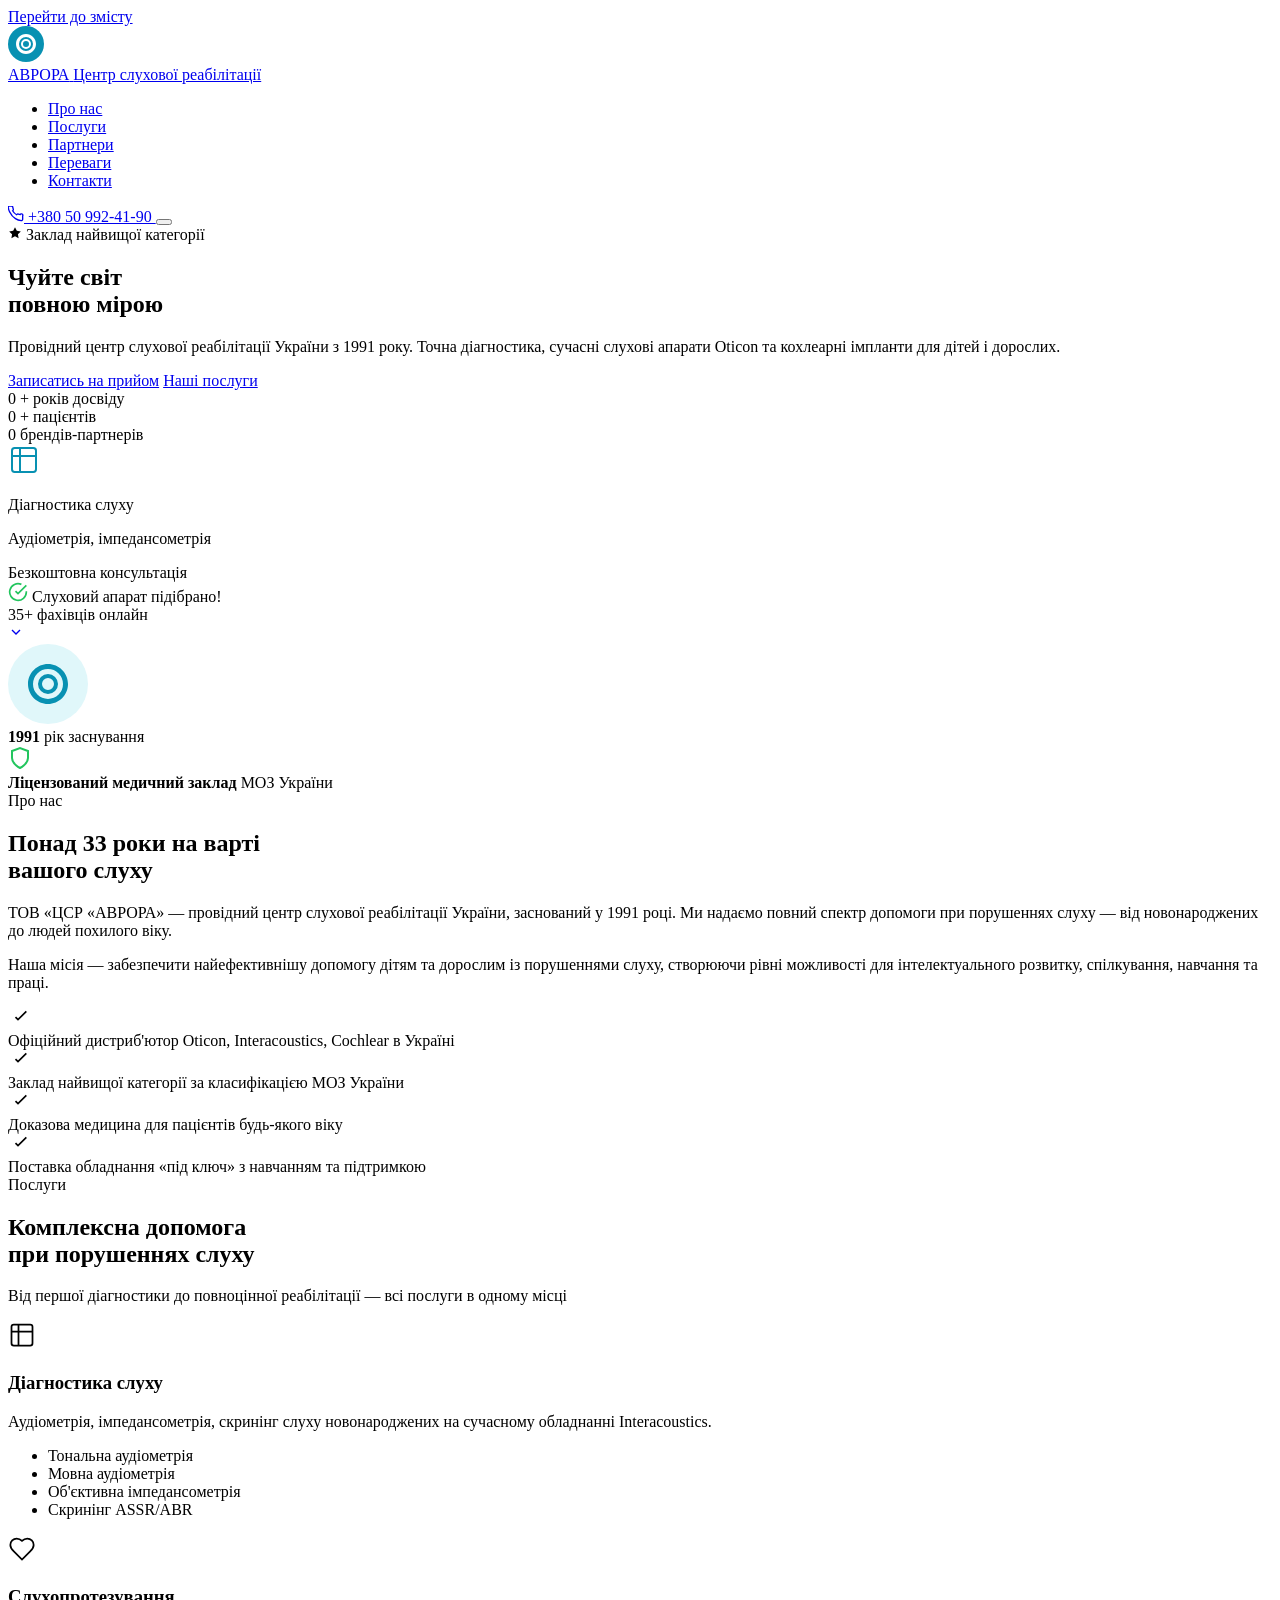
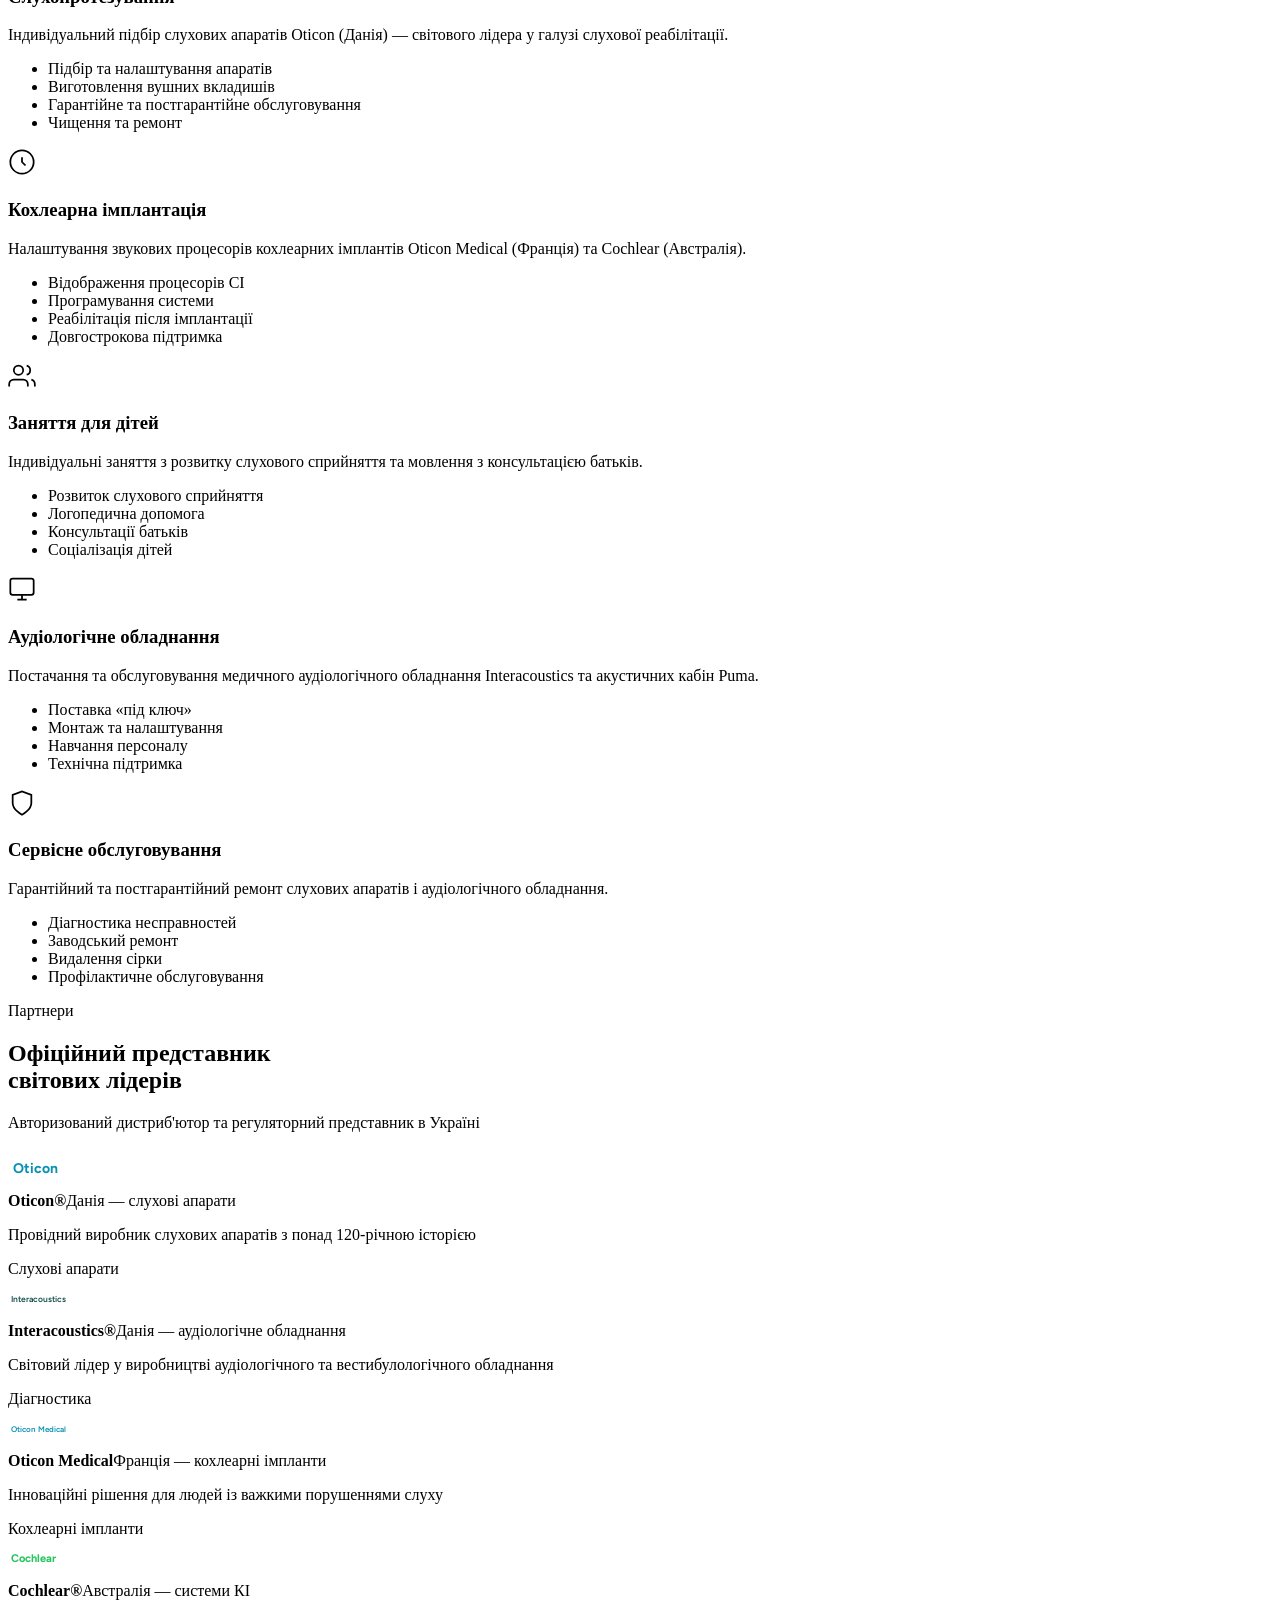
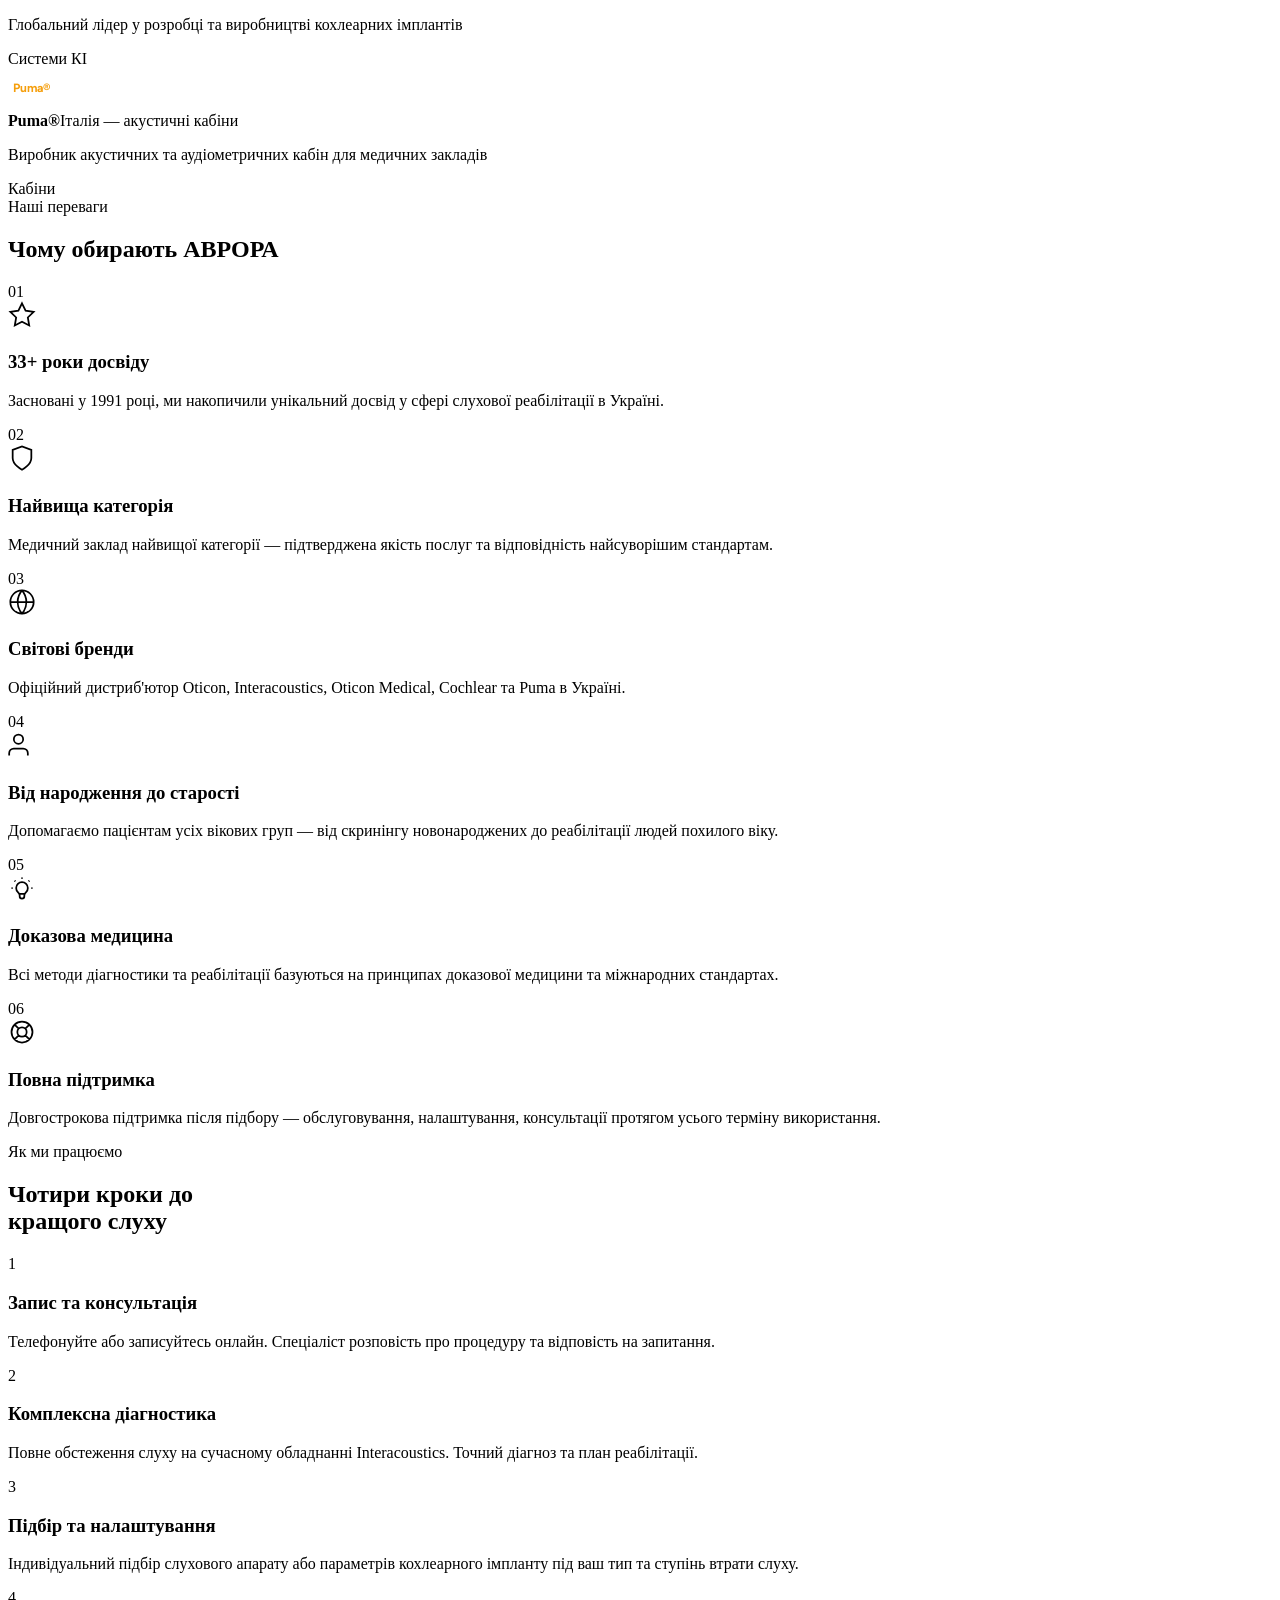
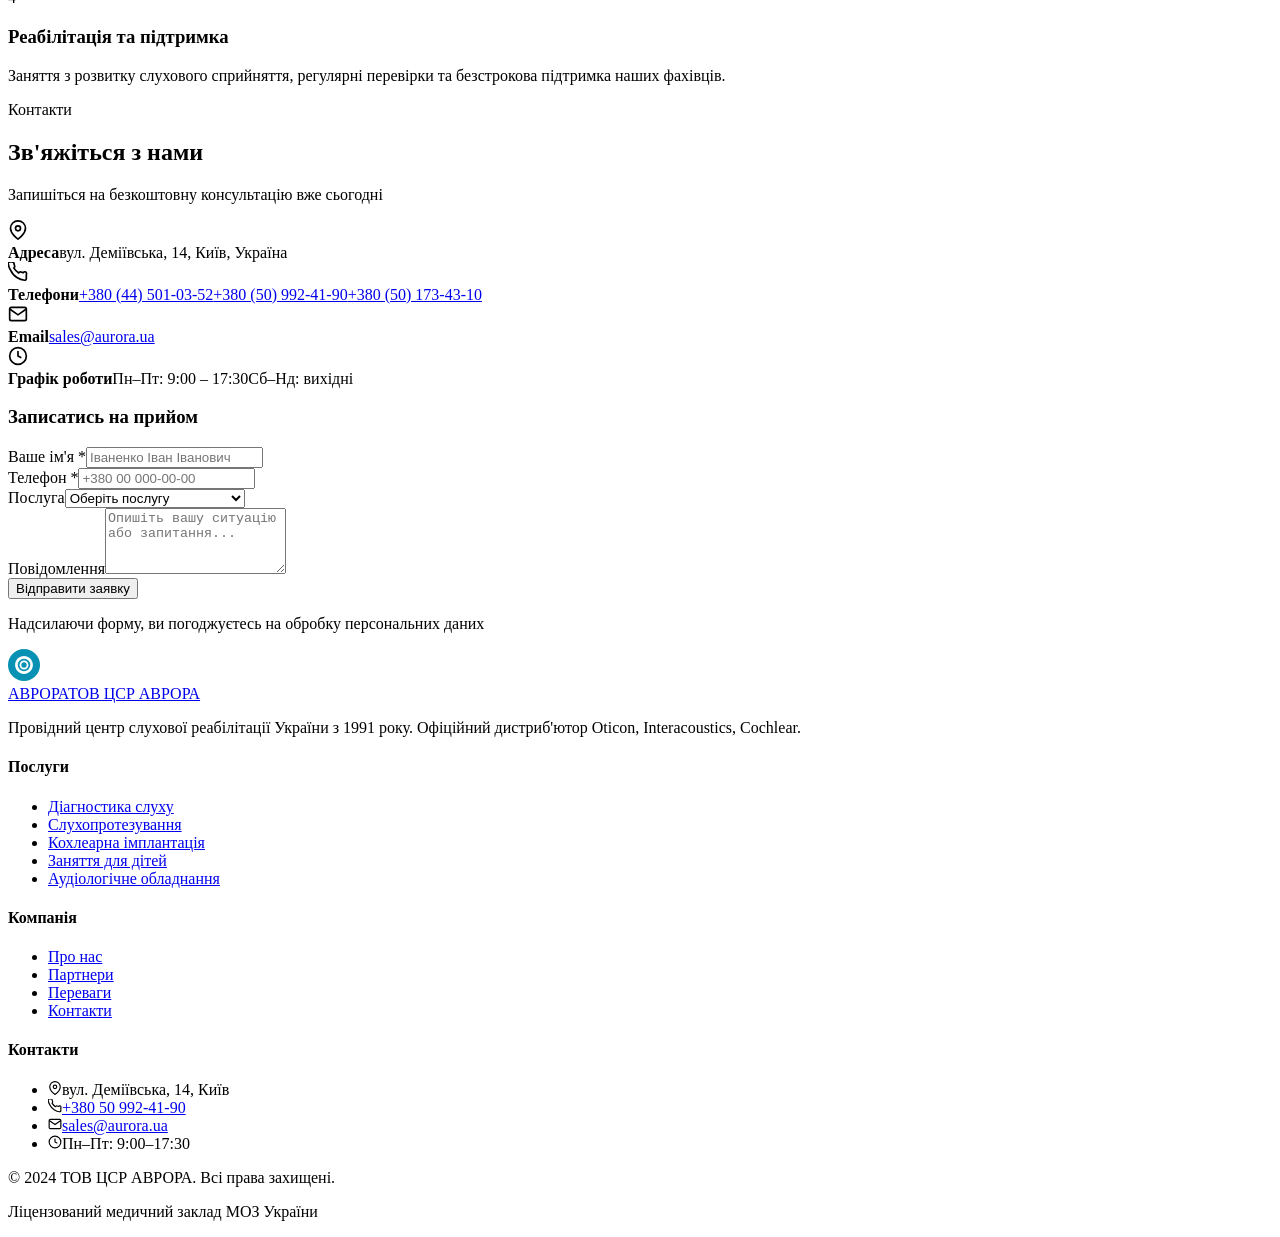
==== index.html @ 4d35e2bb "Deploy Aurora website to GitHub Pages" ====
<!DOCTYPE html>
<html lang="uk">
<head>
  <meta charset="UTF-8">
  <meta name="viewport" content="width=device-width, initial-scale=1.0">
  <title>Центр слухової реабілітації АВРОРА — Київ</title>
  <meta name="description" content="ТОВ ЦСР АВРОРА — провідний центр слухової реабілітації в Україні з 1991 року. Діагностика слуху, слухові апарати Oticon, кохлеарні імпланти. Київ.">
  <link rel="preconnect" href="https://fonts.googleapis.com">
  <link rel="preconnect" href="https://fonts.gstatic.com" crossorigin>
  <link href="https://fonts.googleapis.com/css2?family=Figtree:wght@300;400;500;600;700;800&family=Noto+Sans:wght@300;400;500;700&display=swap" rel="stylesheet">
  <link rel="stylesheet" href="css/style.css">
</head>
<body>

<!-- SKIP LINK -->
<a href="#main" class="skip-link">Перейти до змісту</a>

<!-- HEADER -->
<header class="header" id="header">
  <div class="container header__inner">
    <a href="#" class="logo" aria-label="АВРОРА — головна сторінка">
      <div class="logo__icon">
        <svg width="36" height="36" viewBox="0 0 36 36" fill="none" aria-hidden="true">
          <circle cx="18" cy="18" r="18" fill="#0891B2"/>
          <path d="M18 8C12.477 8 8 12.477 8 18s4.477 10 10 10 10-4.477 10-10S23.523 8 18 8zm0 3a7 7 0 110 14A7 7 0 0118 11zm0 2a5 5 0 100 10A5 5 0 0018 13zm0 2a3 3 0 110 6 3 3 0 010-6z" fill="white"/>
        </svg>
      </div>
      <div class="logo__text">
        <span class="logo__name">АВРОРА</span>
        <span class="logo__sub">Центр слухової реабілітації</span>
      </div>
    </a>

    <nav class="nav" id="nav" aria-label="Головне меню">
      <ul class="nav__list">
        <li><a href="#about" class="nav__link">Про нас</a></li>
        <li><a href="#services" class="nav__link">Послуги</a></li>
        <li><a href="#partners" class="nav__link">Партнери</a></li>
        <li><a href="#why" class="nav__link">Переваги</a></li>
        <li><a href="#contact" class="nav__link">Контакти</a></li>
      </ul>
    </nav>

    <a href="tel:+380509924190" class="btn btn--primary header__cta">
      <svg width="16" height="16" viewBox="0 0 24 24" fill="none" stroke="currentColor" stroke-width="2" aria-hidden="true">
        <path d="M22 16.92v3a2 2 0 01-2.18 2 19.79 19.79 0 01-8.63-3.07A19.5 19.5 0 013.07 9.8 19.79 19.79 0 01.22 1.18 2 2 0 012.18 0h3a2 2 0 012 1.72c.127.96.361 1.903.7 2.81a2 2 0 01-.45 2.11L6.91 7.09a16 16 0 006 6l.56-.56a2 2 0 012.11-.45c.907.339 1.85.573 2.81.7A2 2 0 0122 14.92z"/>
      </svg>
      +380 50 992-41-90
    </a>

    <button class="burger" id="burger" aria-label="Відкрити меню" aria-expanded="false" aria-controls="nav">
      <span></span><span></span><span></span>
    </button>
  </div>
</header>

<!-- HERO -->
<main id="main">
<section class="hero">
  <div class="hero__bg">
    <div class="hero__orb hero__orb--1"></div>
    <div class="hero__orb hero__orb--2"></div>
    <div class="hero__orb hero__orb--3"></div>
  </div>
  <div class="container hero__inner">
    <div class="hero__content">
      <div class="hero__badge reveal">
        <svg width="14" height="14" viewBox="0 0 24 24" fill="currentColor" aria-hidden="true"><path d="M12 2l3.09 6.26L22 9.27l-5 4.87 1.18 6.88L12 17.77l-6.18 3.25L7 14.14 2 9.27l6.91-1.01L12 2z"/></svg>
        Заклад найвищої категорії
      </div>
      <h1 class="hero__title reveal">
        Чуйте світ<br>
        <span class="hero__title-accent">повною мірою</span>
      </h1>
      <p class="hero__desc reveal">
        Провідний центр слухової реабілітації України з 1991 року. Точна діагностика, сучасні слухові апарати Oticon та кохлеарні імпланти для дітей і дорослих.
      </p>
      <div class="hero__actions reveal">
        <a href="#contact" class="btn btn--cta btn--lg">Записатись на прийом</a>
        <a href="#services" class="btn btn--ghost btn--lg">Наші послуги</a>
      </div>
      <div class="hero__stats reveal">
        <div class="hero__stat">
          <span class="hero__stat-num" data-target="33">0</span>
          <span class="hero__stat-unit">+</span>
          <span class="hero__stat-label">років досвіду</span>
        </div>
        <div class="hero__stat-divider"></div>
        <div class="hero__stat">
          <span class="hero__stat-num" data-target="50000">0</span>
          <span class="hero__stat-unit">+</span>
          <span class="hero__stat-label">пацієнтів</span>
        </div>
        <div class="hero__stat-divider"></div>
        <div class="hero__stat">
          <span class="hero__stat-num" data-target="5">0</span>
          <span class="hero__stat-unit"></span>
          <span class="hero__stat-label">брендів-партнерів</span>
        </div>
      </div>
    </div>
    <div class="hero__visual reveal">
      <div class="hero__card hero__card--main">
        <div class="hero__card-icon">
          <svg width="32" height="32" viewBox="0 0 24 24" fill="none" stroke="#0891B2" stroke-width="1.5" aria-hidden="true">
            <path d="M9 3H5a2 2 0 00-2 2v4m6-6h10a2 2 0 012 2v4M9 3v18m0 0h10a2 2 0 002-2V9M9 21H5a2 2 0 01-2-2V9m0 0h18"/>
          </svg>
        </div>
        <div>
          <p class="hero__card-title">Діагностика слуху</p>
          <p class="hero__card-sub">Аудіометрія, імпедансометрія</p>
        </div>
        <span class="hero__card-badge">Безкоштовна консультація</span>
      </div>
      <div class="hero__card hero__card--float1">
        <svg width="20" height="20" viewBox="0 0 24 24" fill="none" stroke="#22C55E" stroke-width="2" aria-hidden="true"><path d="M22 11.08V12a10 10 0 11-5.93-9.14"/><polyline points="22 4 12 14.01 9 11.01"/></svg>
        <span>Слуховий апарат підібрано!</span>
      </div>
      <div class="hero__card hero__card--float2">
        <div class="hero__card-pulse"></div>
        <span>35+ фахівців онлайн</span>
      </div>
    </div>
  </div>
  <div class="hero__scroll">
    <a href="#about" aria-label="Прокрутити донизу">
      <div class="hero__scroll-icon">
        <svg width="16" height="16" viewBox="0 0 24 24" fill="none" stroke="currentColor" stroke-width="2"><polyline points="6 9 12 15 18 9"/></svg>
      </div>
    </a>
  </div>
</section>

<!-- ABOUT -->
<section class="about section" id="about">
  <div class="container">
    <div class="about__inner">
      <div class="about__media reveal">
        <div class="about__img-wrap">
          <div class="about__img-bg"></div>
          <div class="about__img-card">
            <svg width="80" height="80" viewBox="0 0 80 80" fill="none" aria-hidden="true">
              <circle cx="40" cy="40" r="40" fill="#E0F7FA"/>
              <path d="M40 20C29 20 20 29 20 40s9 20 20 20 20-9 20-20-9-20-20-20zm0 5a15 15 0 110 30 15 15 0 010-30zm0 5a10 10 0 100 20 10 10 0 000-20zm0 4a6 6 0 110 12A6 6 0 0140 34z" fill="#0891B2"/>
            </svg>
            <div class="about__img-badge">
              <strong>1991</strong>
              <span>рік заснування</span>
            </div>
          </div>
        </div>
        <div class="about__cert">
          <svg width="24" height="24" viewBox="0 0 24 24" fill="none" stroke="#22C55E" stroke-width="2" aria-hidden="true"><path d="M12 22s8-4 8-10V5l-8-3-8 3v7c0 6 8 10 8 10z"/></svg>
          <div>
            <strong>Ліцензований медичний заклад</strong>
            <span>МОЗ України</span>
          </div>
        </div>
      </div>

      <div class="about__content reveal">
        <div class="section__label">Про нас</div>
        <h2 class="section__title">Понад 33 роки на варті<br>вашого слуху</h2>
        <p class="about__text">
          ТОВ «ЦСР «АВРОРА» — провідний центр слухової реабілітації України, заснований у 1991 році. Ми надаємо повний спектр допомоги при порушеннях слуху — від новонароджених до людей похилого віку.
        </p>
        <p class="about__text">
          Наша місія — забезпечити найефективнішу допомогу дітям та дорослим із порушеннями слуху, створюючи рівні можливості для інтелектуального розвитку, спілкування, навчання та праці.
        </p>

        <div class="about__features">
          <div class="about__feature">
            <div class="about__feature-icon">
              <svg width="20" height="20" viewBox="0 0 24 24" fill="none" stroke="currentColor" stroke-width="2"><polyline points="22 4 12 14.01 9 11.01"/></svg>
            </div>
            <span>Офіційний дистриб'ютор Oticon, Interacoustics, Cochlear в Україні</span>
          </div>
          <div class="about__feature">
            <div class="about__feature-icon">
              <svg width="20" height="20" viewBox="0 0 24 24" fill="none" stroke="currentColor" stroke-width="2"><polyline points="22 4 12 14.01 9 11.01"/></svg>
            </div>
            <span>Заклад найвищої категорії за класифікацією МОЗ України</span>
          </div>
          <div class="about__feature">
            <div class="about__feature-icon">
              <svg width="20" height="20" viewBox="0 0 24 24" fill="none" stroke="currentColor" stroke-width="2"><polyline points="22 4 12 14.01 9 11.01"/></svg>
            </div>
            <span>Доказова медицина для пацієнтів будь-якого віку</span>
          </div>
          <div class="about__feature">
            <div class="about__feature-icon">
              <svg width="20" height="20" viewBox="0 0 24 24" fill="none" stroke="currentColor" stroke-width="2"><polyline points="22 4 12 14.01 9 11.01"/></svg>
            </div>
            <span>Поставка обладнання «під ключ» з навчанням та підтримкою</span>
          </div>
        </div>
      </div>
    </div>
  </div>
</section>

<!-- SERVICES -->
<section class="services section section--alt" id="services">
  <div class="container">
    <div class="section__header reveal">
      <div class="section__label">Послуги</div>
      <h2 class="section__title">Комплексна допомога<br>при порушеннях слуху</h2>
      <p class="section__desc">Від першої діагностики до повноцінної реабілітації — всі послуги в одному місці</p>
    </div>

    <div class="services__grid">
      <div class="service-card reveal">
        <div class="service-card__icon service-card__icon--blue">
          <svg width="28" height="28" viewBox="0 0 24 24" fill="none" stroke="currentColor" stroke-width="1.5"><path d="M9 3H5a2 2 0 00-2 2v4m6-6h10a2 2 0 012 2v4M9 3v18m0 0h10a2 2 0 002-2V9M9 21H5a2 2 0 01-2-2V9m0 0h18"/></svg>
        </div>
        <h3 class="service-card__title">Діагностика слуху</h3>
        <p class="service-card__desc">Аудіометрія, імпедансометрія, скринінг слуху новонароджених на сучасному обладнанні Interacoustics.</p>
        <ul class="service-card__list">
          <li>Тональна аудіометрія</li>
          <li>Мовна аудіометрія</li>
          <li>Об'єктивна імпедансометрія</li>
          <li>Скринінг ASSR/ABR</li>
        </ul>
      </div>
      <div class="service-card reveal">
        <div class="service-card__icon service-card__icon--cyan">
          <svg width="28" height="28" viewBox="0 0 24 24" fill="none" stroke="currentColor" stroke-width="1.5"><path d="M19 14c1.49-1.46 3-3.21 3-5.5A5.5 5.5 0 0016.5 3c-1.76 0-3 .5-4.5 2-1.5-1.5-2.74-2-4.5-2A5.5 5.5 0 002 8.5c0 2.3 1.5 4.05 3 5.5l7 7 7-7z"/></svg>
        </div>
        <h3 class="service-card__title">Слухопротезування</h3>
        <p class="service-card__desc">Індивідуальний підбір слухових апаратів Oticon (Данія) — світового лідера у галузі слухової реабілітації.</p>
        <ul class="service-card__list">
          <li>Підбір та налаштування апаратів</li>
          <li>Виготовлення вушних вкладишів</li>
          <li>Гарантійне та постгарантійне обслуговування</li>
          <li>Чищення та ремонт</li>
        </ul>
      </div>
      <div class="service-card reveal">
        <div class="service-card__icon service-card__icon--green">
          <svg width="28" height="28" viewBox="0 0 24 24" fill="none" stroke="currentColor" stroke-width="1.5"><circle cx="12" cy="12" r="10"/><path d="M12 8v4l3 3"/></svg>
        </div>
        <h3 class="service-card__title">Кохлеарна імплантація</h3>
        <p class="service-card__desc">Налаштування звукових процесорів кохлеарних імплантів Oticon Medical (Франція) та Cochlear (Австралія).</p>
        <ul class="service-card__list">
          <li>Відображення процесорів CI</li>
          <li>Програмування системи</li>
          <li>Реабілітація після імплантації</li>
          <li>Довгострокова підтримка</li>
        </ul>
      </div>
      <div class="service-card reveal">
        <div class="service-card__icon service-card__icon--purple">
          <svg width="28" height="28" viewBox="0 0 24 24" fill="none" stroke="currentColor" stroke-width="1.5"><path d="M17 21v-2a4 4 0 00-4-4H5a4 4 0 00-4 4v2"/><circle cx="9" cy="7" r="4"/><path d="M23 21v-2a4 4 0 00-3-3.87"/><path d="M16 3.13a4 4 0 010 7.75"/></svg>
        </div>
        <h3 class="service-card__title">Заняття для дітей</h3>
        <p class="service-card__desc">Індивідуальні заняття з розвитку слухового сприйняття та мовлення з консультацією батьків.</p>
        <ul class="service-card__list">
          <li>Розвиток слухового сприйняття</li>
          <li>Логопедична допомога</li>
          <li>Консультації батьків</li>
          <li>Соціалізація дітей</li>
        </ul>
      </div>
      <div class="service-card reveal">
        <div class="service-card__icon service-card__icon--orange">
          <svg width="28" height="28" viewBox="0 0 24 24" fill="none" stroke="currentColor" stroke-width="1.5"><rect x="2" y="3" width="20" height="14" rx="2"/><path d="M8 21h8m-4-4v4"/></svg>
        </div>
        <h3 class="service-card__title">Аудіологічне обладнання</h3>
        <p class="service-card__desc">Постачання та обслуговування медичного аудіологічного обладнання Interacoustics та акустичних кабін Puma.</p>
        <ul class="service-card__list">
          <li>Поставка «під ключ»</li>
          <li>Монтаж та налаштування</li>
          <li>Навчання персоналу</li>
          <li>Технічна підтримка</li>
        </ul>
      </div>
      <div class="service-card reveal">
        <div class="service-card__icon service-card__icon--teal">
          <svg width="28" height="28" viewBox="0 0 24 24" fill="none" stroke="currentColor" stroke-width="1.5"><path d="M12 22s8-4 8-10V5l-8-3-8 3v7c0 6 8 10 8 10z"/></svg>
        </div>
        <h3 class="service-card__title">Сервісне обслуговування</h3>
        <p class="service-card__desc">Гарантійний та постгарантійний ремонт слухових апаратів і аудіологічного обладнання.</p>
        <ul class="service-card__list">
          <li>Діагностика несправностей</li>
          <li>Заводський ремонт</li>
          <li>Видалення сірки</li>
          <li>Профілактичне обслуговування</li>
        </ul>
      </div>
    </div>
  </div>
</section>

<!-- PARTNERS -->
<section class="partners section" id="partners">
  <div class="container">
    <div class="section__header reveal">
      <div class="section__label">Партнери</div>
      <h2 class="section__title">Офіційний представник<br>світових лідерів</h2>
      <p class="section__desc">Авторизований дистриб'ютор та регуляторний представник в Україні</p>
    </div>
    <div class="partners__grid reveal">
      <div class="partner-card"><div class="partner-card__logo"><svg width="60" height="40" viewBox="0 0 120 40" aria-label="Oticon" role="img"><text x="10" y="30" font-family="Figtree,sans-serif" font-weight="700" font-size="28" fill="#0891B2">Oticon</text></svg></div><div class="partner-card__info"><strong>Oticon®</strong><span>Данія — слухові апарати</span></div><p class="partner-card__desc">Провідний виробник слухових апаратів з понад 120-річною історією</p><div class="partner-card__badge">Слухові апарати</div></div>
      <div class="partner-card"><div class="partner-card__logo"><svg width="80" height="40" viewBox="0 0 160 40" aria-label="Interacoustics" role="img"><text x="5" y="28" font-family="Figtree,sans-serif" font-weight="600" font-size="17" fill="#134E4A">Interacoustics</text></svg></div><div class="partner-card__info"><strong>Interacoustics®</strong><span>Данія — аудіологічне обладнання</span></div><p class="partner-card__desc">Світовий лідер у виробництві аудіологічного та вестибулологічного обладнання</p><div class="partner-card__badge">Діагностика</div></div>
      <div class="partner-card"><div class="partner-card__logo"><svg width="90" height="40" viewBox="0 0 180 40" aria-label="Oticon Medical" role="img"><text x="5" y="28" font-family="Figtree,sans-serif" font-weight="600" font-size="16" fill="#0891B2">Oticon Medical</text></svg></div><div class="partner-card__info"><strong>Oticon Medical</strong><span>Франція — кохлеарні імпланти</span></div><p class="partner-card__desc">Інноваційні рішення для людей із важкими порушеннями слуху</p><div class="partner-card__badge">Кохлеарні імпланти</div></div>
      <div class="partner-card"><div class="partner-card__logo"><svg width="80" height="40" viewBox="0 0 160 40" aria-label="Cochlear" role="img"><text x="5" y="28" font-family="Figtree,sans-serif" font-weight="700" font-size="22" fill="#22C55E">Cochlear</text></svg></div><div class="partner-card__info"><strong>Cochlear®</strong><span>Австралія — системи КІ</span></div><p class="partner-card__desc">Глобальний лідер у розробці та виробництві кохлеарних імплантів</p><div class="partner-card__badge">Системи КІ</div></div>
      <div class="partner-card"><div class="partner-card__logo"><svg width="60" height="40" viewBox="0 0 120 40" aria-label="Puma" role="img"><text x="10" y="28" font-family="Figtree,sans-serif" font-weight="700" font-size="24" fill="#F59E0B">Puma®</text></svg></div><div class="partner-card__info"><strong>Puma®</strong><span>Італія — акустичні кабіни</span></div><p class="partner-card__desc">Виробник акустичних та аудіометричних кабін для медичних закладів</p><div class="partner-card__badge">Кабіни</div></div>
    </div>
  </div>
</section>

<!-- WHY US -->
<section class="why section section--dark" id="why">
  <div class="container">
    <div class="section__header section__header--light reveal">
      <div class="section__label section__label--light">Наші переваги</div>
      <h2 class="section__title section__title--light">Чому обирають АВРОРА</h2>
    </div>
    <div class="why__grid">
      <div class="why-card reveal"><div class="why-card__num">01</div><div class="why-card__icon"><svg width="28" height="28" viewBox="0 0 24 24" fill="none" stroke="currentColor" stroke-width="1.5"><path d="M12 2l3.09 6.26L22 9.27l-5 4.87 1.18 6.88L12 17.77l-6.18 3.25L7 14.14 2 9.27l6.91-1.01L12 2z"/></svg></div><h3 class="why-card__title">33+ роки досвіду</h3><p class="why-card__desc">Засновані у 1991 році, ми накопичили унікальний досвід у сфері слухової реабілітації в Україні.</p></div>
      <div class="why-card reveal"><div class="why-card__num">02</div><div class="why-card__icon"><svg width="28" height="28" viewBox="0 0 24 24" fill="none" stroke="currentColor" stroke-width="1.5"><path d="M12 22s8-4 8-10V5l-8-3-8 3v7c0 6 8 10 8 10z"/></svg></div><h3 class="why-card__title">Найвища категорія</h3><p class="why-card__desc">Медичний заклад найвищої категорії — підтверджена якість послуг та відповідність найсуворішим стандартам.</p></div>
      <div class="why-card reveal"><div class="why-card__num">03</div><div class="why-card__icon"><svg width="28" height="28" viewBox="0 0 24 24" fill="none" stroke="currentColor" stroke-width="1.5"><circle cx="12" cy="12" r="10"/><path d="M2 12h20M12 2a15.3 15.3 0 010 20M12 2a15.3 15.3 0 000 20"/></svg></div><h3 class="why-card__title">Світові бренди</h3><p class="why-card__desc">Офіційний дистриб'ютор Oticon, Interacoustics, Oticon Medical, Cochlear та Puma в Україні.</p></div>
      <div class="why-card reveal"><div class="why-card__num">04</div><div class="why-card__icon"><svg width="28" height="28" viewBox="0 0 24 24" fill="none" stroke="currentColor" stroke-width="1.5"><path d="M17 21v-2a4 4 0 00-4-4H5a4 4 0 00-4 4v2"/><circle cx="9" cy="7" r="4"/></svg></div><h3 class="why-card__title">Від народження до старості</h3><p class="why-card__desc">Допомагаємо пацієнтам усіх вікових груп — від скринінгу новонароджених до реабілітації людей похилого віку.</p></div>
      <div class="why-card reveal"><div class="why-card__num">05</div><div class="why-card__icon"><svg width="28" height="28" viewBox="0 0 24 24" fill="none" stroke="currentColor" stroke-width="1.5"><path d="M9.663 17h4.673M12 3v1m6.364 1.636l-.707.707M21 12h-1M4 12H3m3.343-5.657l-.707-.707m2.828 9.9a5 5 0 117.072 0l-.548.547A3.374 3.374 0 0014 18.469V19a2 2 0 11-4 0v-.531c0-.895-.356-1.754-.988-2.386l-.548-.547z"/></svg></div><h3 class="why-card__title">Доказова медицина</h3><p class="why-card__desc">Всі методи діагностики та реабілітації базуються на принципах доказової медицини та міжнародних стандартах.</p></div>
      <div class="why-card reveal"><div class="why-card__num">06</div><div class="why-card__icon"><svg width="28" height="28" viewBox="0 0 24 24" fill="none" stroke="currentColor" stroke-width="1.5"><path d="M18.364 5.636l-3.536 3.536m0 5.656l3.536 3.536M9.172 9.172L5.636 5.636m3.536 9.192l-3.536 3.536M21 12a9 9 0 11-18 0 9 9 0 0118 0zm-5 0a4 4 0 11-8 0 4 4 0 018 0z"/></svg></div><h3 class="why-card__title">Повна підтримка</h3><p class="why-card__desc">Довгострокова підтримка після підбору — обслуговування, налаштування, консультації протягом усього терміну використання.</p></div>
    </div>
  </div>
</section>

<!-- PROCESS -->
<section class="process section" id="process">
  <div class="container">
    <div class="section__header reveal">
      <div class="section__label">Як ми працюємо</div>
      <h2 class="section__title">Чотири кроки до<br>кращого слуху</h2>
    </div>
    <div class="process__steps">
      <div class="process__step reveal"><div class="process__step-num">1</div><div class="process__step-content"><h3>Запис та консультація</h3><p>Телефонуйте або записуйтесь онлайн. Спеціаліст розповість про процедуру та відповість на запитання.</p></div></div>
      <div class="process__connector"></div>
      <div class="process__step reveal"><div class="process__step-num">2</div><div class="process__step-content"><h3>Комплексна діагностика</h3><p>Повне обстеження слуху на сучасному обладнанні Interacoustics. Точний діагноз та план реабілітації.</p></div></div>
      <div class="process__connector"></div>
      <div class="process__step reveal"><div class="process__step-num">3</div><div class="process__step-content"><h3>Підбір та налаштування</h3><p>Індивідуальний підбір слухового апарату або параметрів кохлеарного імпланту під ваш тип та ступінь втрати слуху.</p></div></div>
      <div class="process__connector"></div>
      <div class="process__step reveal"><div class="process__step-num">4</div><div class="process__step-content"><h3>Реабілітація та підтримка</h3><p>Заняття з розвитку слухового сприйняття, регулярні перевірки та безстрокова підтримка наших фахівців.</p></div></div>
    </div>
  </div>
</section>

<!-- CONTACT -->
<section class="contact section section--alt" id="contact">
  <div class="container">
    <div class="section__header reveal">
      <div class="section__label">Контакти</div>
      <h2 class="section__title">Зв'яжіться з нами</h2>
      <p class="section__desc">Запишіться на безкоштовну консультацію вже сьогодні</p>
    </div>
    <div class="contact__inner">
      <div class="contact__info reveal">
        <div class="contact__item"><div class="contact__item-icon"><svg width="20" height="20" viewBox="0 0 24 24" fill="none" stroke="currentColor" stroke-width="2"><path d="M21 10c0 7-9 13-9 13s-9-6-9-13a9 9 0 0118 0z"/><circle cx="12" cy="10" r="3"/></svg></div><div><strong>Адреса</strong><span>вул. Деміївська, 14, Київ, Україна</span></div></div>
        <div class="contact__item"><div class="contact__item-icon"><svg width="20" height="20" viewBox="0 0 24 24" fill="none" stroke="currentColor" stroke-width="2"><path d="M22 16.92v3a2 2 0 01-2.18 2 19.79 19.79 0 01-8.63-3.07A19.5 19.5 0 013.07 9.8 19.79 19.79 0 01.22 1.18 2 2 0 012.18 0h3a2 2 0 012 1.72c.127.96.361 1.903.7 2.81a2 2 0 01-.45 2.11L6.91 7.09a16 16 0 006 6l.56-.56a2 2 0 012.11-.45c.907.339 1.85.573 2.81.7A2 2 0 0122 14.92z"/></svg></div><div><strong>Телефони</strong><a href="tel:+380445010352">+380 (44) 501-03-52</a><a href="tel:+380509924190">+380 (50) 992-41-90</a><a href="tel:+380501734310">+380 (50) 173-43-10</a></div></div>
        <div class="contact__item"><div class="contact__item-icon"><svg width="20" height="20" viewBox="0 0 24 24" fill="none" stroke="currentColor" stroke-width="2"><path d="M4 4h16c1.1 0 2 .9 2 2v12c0 1.1-.9 2-2 2H4c-1.1 0-2-.9-2-2V6c0-1.1.9-2 2-2z"/><polyline points="22,6 12,13 2,6"/></svg></div><div><strong>Email</strong><a href="mailto:sales@aurora.ua">sales@aurora.ua</a></div></div>
        <div class="contact__item"><div class="contact__item-icon"><svg width="20" height="20" viewBox="0 0 24 24" fill="none" stroke="currentColor" stroke-width="2"><circle cx="12" cy="12" r="10"/><polyline points="12 6 12 12 16 14"/></svg></div><div><strong>Графік роботи</strong><span>Пн–Пт: 9:00 – 17:30</span><span>Сб–Нд: вихідні</span></div></div>
      </div>
      <form class="contact__form reveal" id="contactForm" novalidate>
        <h3 class="contact__form-title">Записатись на прийом</h3>
        <div class="form__group"><label for="name" class="form__label">Ваше ім'я *</label><input type="text" id="name" name="name" class="form__input" placeholder="Іваненко Іван Іванович" required autocomplete="name"></div>
        <div class="form__group"><label for="phone" class="form__label">Телефон *</label><input type="tel" id="phone" name="phone" class="form__input" placeholder="+380 00 000-00-00" required autocomplete="tel"></div>
        <div class="form__group"><label for="service" class="form__label">Послуга</label><select id="service" name="service" class="form__select"><option value="">Оберіть послугу</option><option>Діагностика слуху</option><option>Слухопротезування</option><option>Кохлеарна імплантація</option><option>Заняття для дітей</option><option>Аудіологічне обладнання</option><option>Сервісне обслуговування</option></select></div>
        <div class="form__group"><label for="message" class="form__label">Повідомлення</label><textarea id="message" name="message" class="form__textarea" placeholder="Опишіть вашу ситуацію або запитання..." rows="4"></textarea></div>
        <button type="submit" class="btn btn--cta btn--full" id="submitBtn">Відправити заявку</button>
        <p class="form__privacy">Надсилаючи форму, ви погоджуєтесь на обробку персональних даних</p>
        <div class="form__success" id="formSuccess" hidden><svg width="24" height="24" viewBox="0 0 24 24" fill="none" stroke="currentColor" stroke-width="2"><polyline points="20 6 9 17 4 12"/></svg>Дякуємо! Ми зв'яжемося з вами найближчим часом.</div>
      </form>
    </div>
  </div>
</section>
</main>

<!-- FOOTER -->
<footer class="footer">
  <div class="container">
    <div class="footer__inner">
      <div class="footer__brand">
        <a href="#" class="logo logo--light" aria-label="АВРОРА"><div class="logo__icon"><svg width="32" height="32" viewBox="0 0 36 36" fill="none" aria-hidden="true"><circle cx="18" cy="18" r="18" fill="#0891B2"/><path d="M18 8C12.477 8 8 12.477 8 18s4.477 10 10 10 10-4.477 10-10S23.523 8 18 8zm0 3a7 7 0 110 14A7 7 0 0118 11zm0 2a5 5 0 100 10A5 5 0 0018 13zm0 2a3 3 0 110 6 3 3 0 010-6z" fill="white"/></svg></div><div class="logo__text"><span class="logo__name">АВРОРА</span><span class="logo__sub">ТОВ ЦСР АВРОРА</span></div></a>
        <p class="footer__desc">Провідний центр слухової реабілітації України з 1991 року. Офіційний дистриб'ютор Oticon, Interacoustics, Cochlear.</p>
      </div>
      <div class="footer__col"><h4 class="footer__col-title">Послуги</h4><ul class="footer__links"><li><a href="#services">Діагностика слуху</a></li><li><a href="#services">Слухопротезування</a></li><li><a href="#services">Кохлеарна імплантація</a></li><li><a href="#services">Заняття для дітей</a></li><li><a href="#services">Аудіологічне обладнання</a></li></ul></div>
      <div class="footer__col"><h4 class="footer__col-title">Компанія</h4><ul class="footer__links"><li><a href="#about">Про нас</a></li><li><a href="#partners">Партнери</a></li><li><a href="#why">Переваги</a></li><li><a href="#contact">Контакти</a></li></ul></div>
      <div class="footer__col"><h4 class="footer__col-title">Контакти</h4><ul class="footer__contacts"><li><svg width="14" height="14" viewBox="0 0 24 24" fill="none" stroke="currentColor" stroke-width="2" aria-hidden="true"><path d="M21 10c0 7-9 13-9 13s-9-6-9-13a9 9 0 0118 0z"/><circle cx="12" cy="10" r="3"/></svg>вул. Деміївська, 14, Київ</li><li><svg width="14" height="14" viewBox="0 0 24 24" fill="none" stroke="currentColor" stroke-width="2" aria-hidden="true"><path d="M22 16.92v3a2 2 0 01-2.18 2 19.79 19.79 0 01-8.63-3.07A19.5 19.5 0 013.07 9.8 19.79 19.79 0 01.22 1.18 2 2 0 012.18 0h3a2 2 0 012 1.72c.127.96.361 1.903.7 2.81a2 2 0 01-.45 2.11L6.91 7.09a16 16 0 006 6l.56-.56a2 2 0 012.11-.45c.907.339 1.85.573 2.81.7A2 2 0 0122 14.92z"/></svg><a href="tel:+380509924190">+380 50 992-41-90</a></li><li><svg width="14" height="14" viewBox="0 0 24 24" fill="none" stroke="currentColor" stroke-width="2" aria-hidden="true"><path d="M4 4h16c1.1 0 2 .9 2 2v12c0 1.1-.9 2-2 2H4c-1.1 0-2-.9-2-2V6c0-1.1.9-2 2-2z"/><polyline points="22,6 12,13 2,6"/></svg><a href="mailto:sales@aurora.ua">sales@aurora.ua</a></li><li><svg width="14" height="14" viewBox="0 0 24 24" fill="none" stroke="currentColor" stroke-width="2" aria-hidden="true"><circle cx="12" cy="12" r="10"/><polyline points="12 6 12 12 16 14"/></svg>Пн–Пт: 9:00–17:30</li></ul></div>
    </div>
    <div class="footer__bottom"><p>&copy; 2024 ТОВ ЦСР АВРОРА. Всі права захищені.</p><p>Ліцензований медичний заклад МОЗ України</p></div>
  </div>
</footer>

<script src="js/main.js"></script>
</body>
</html>
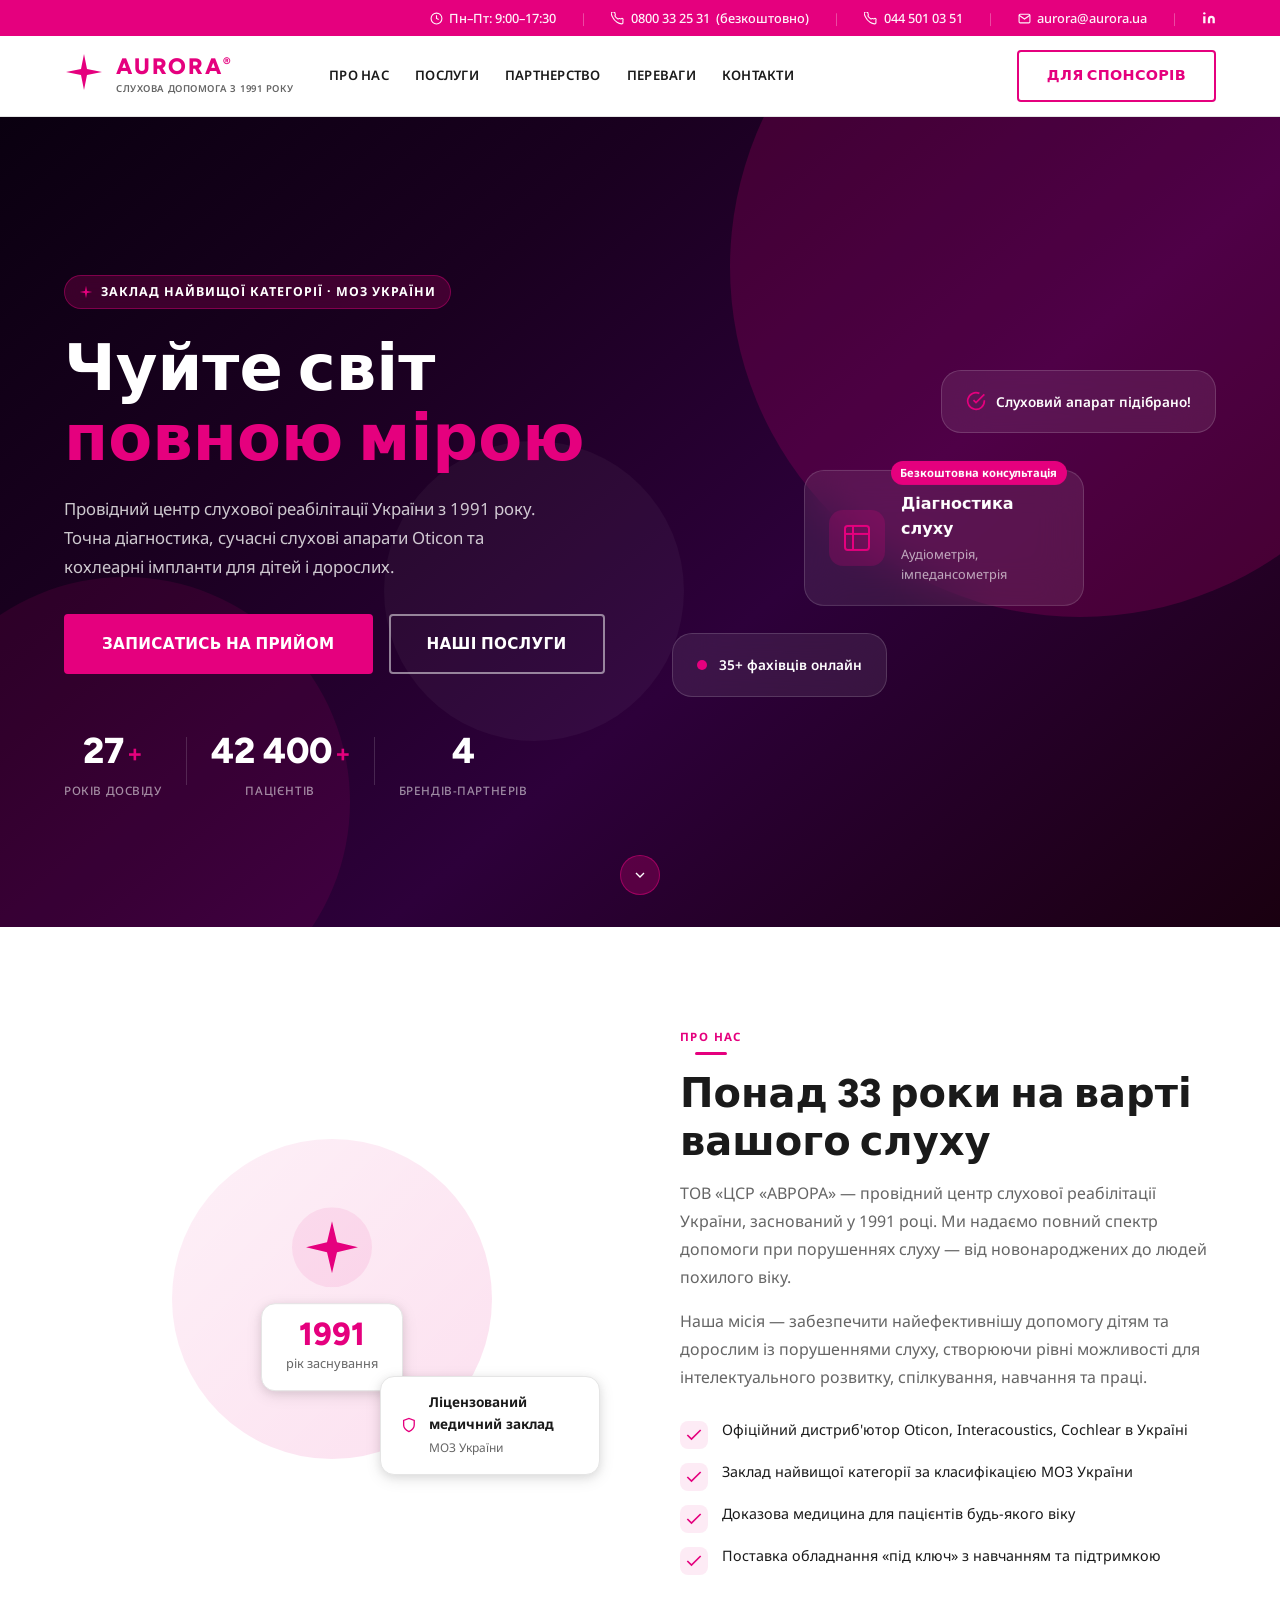
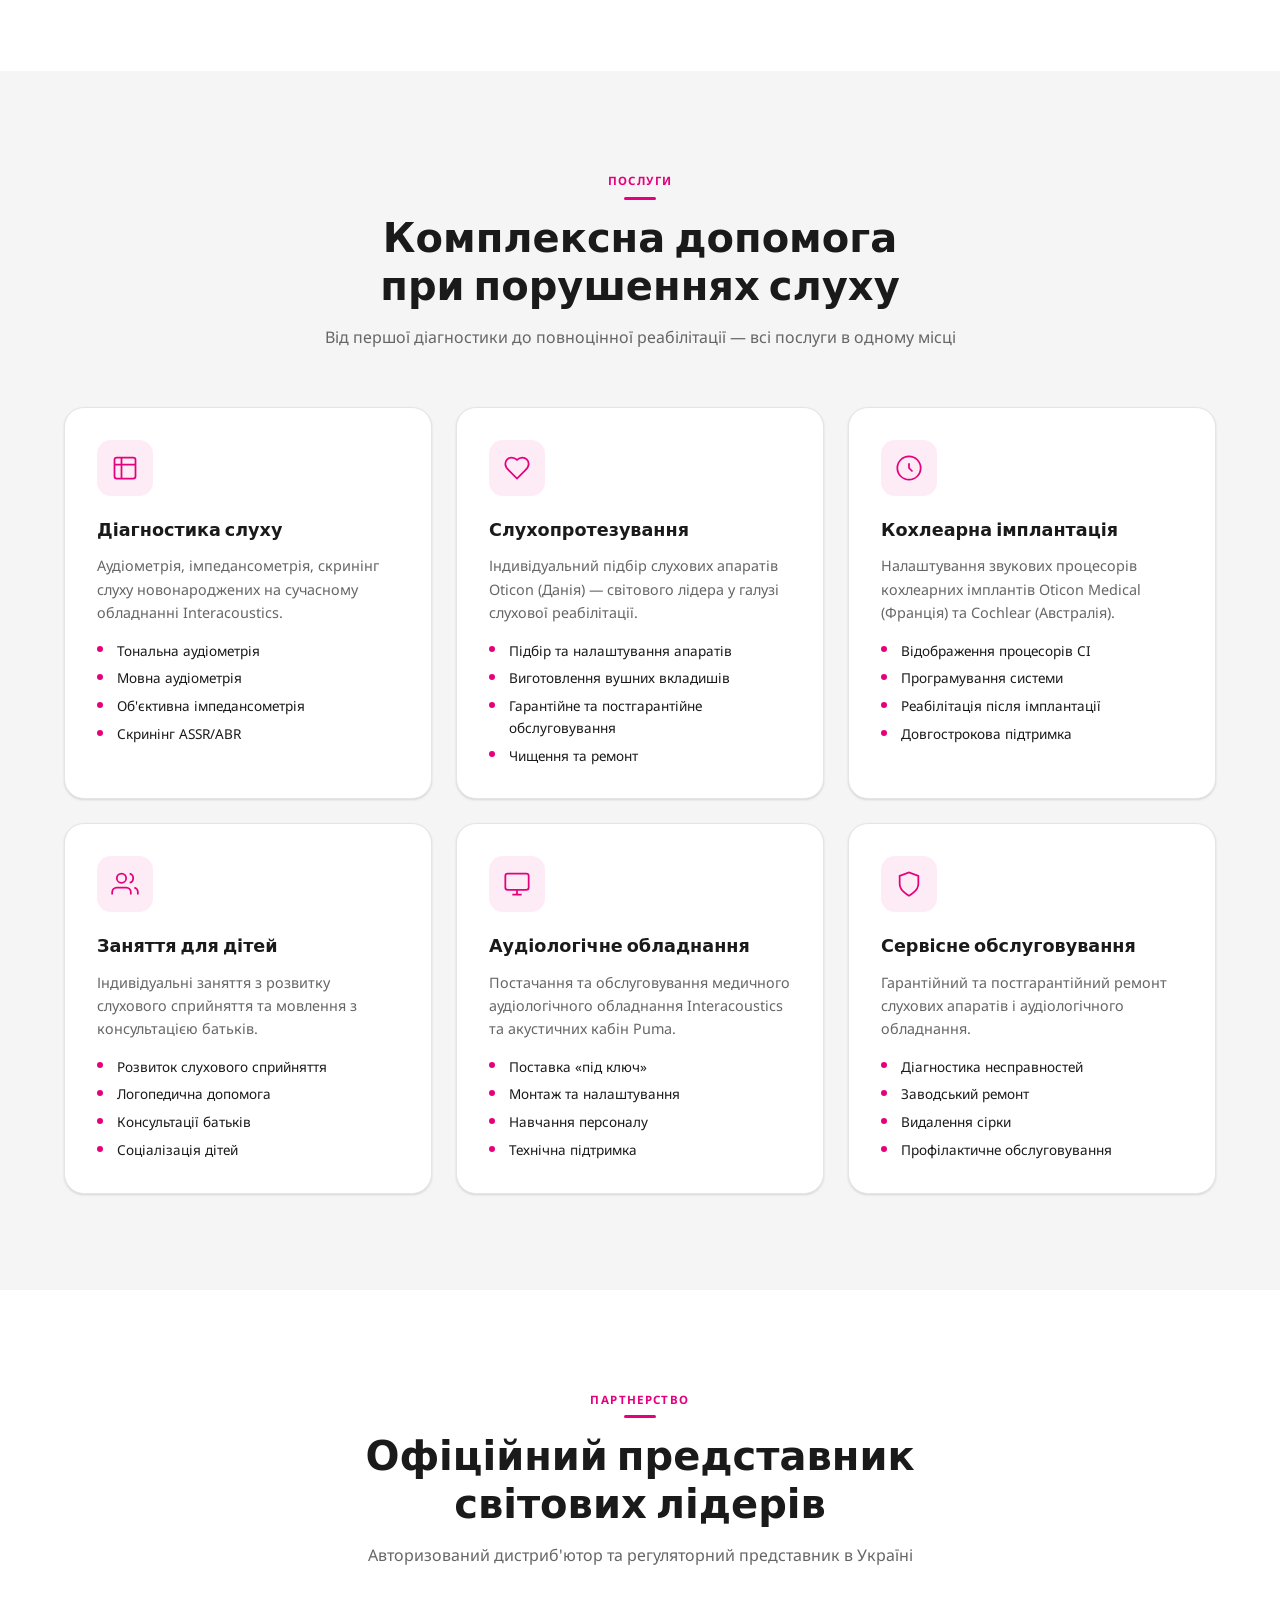
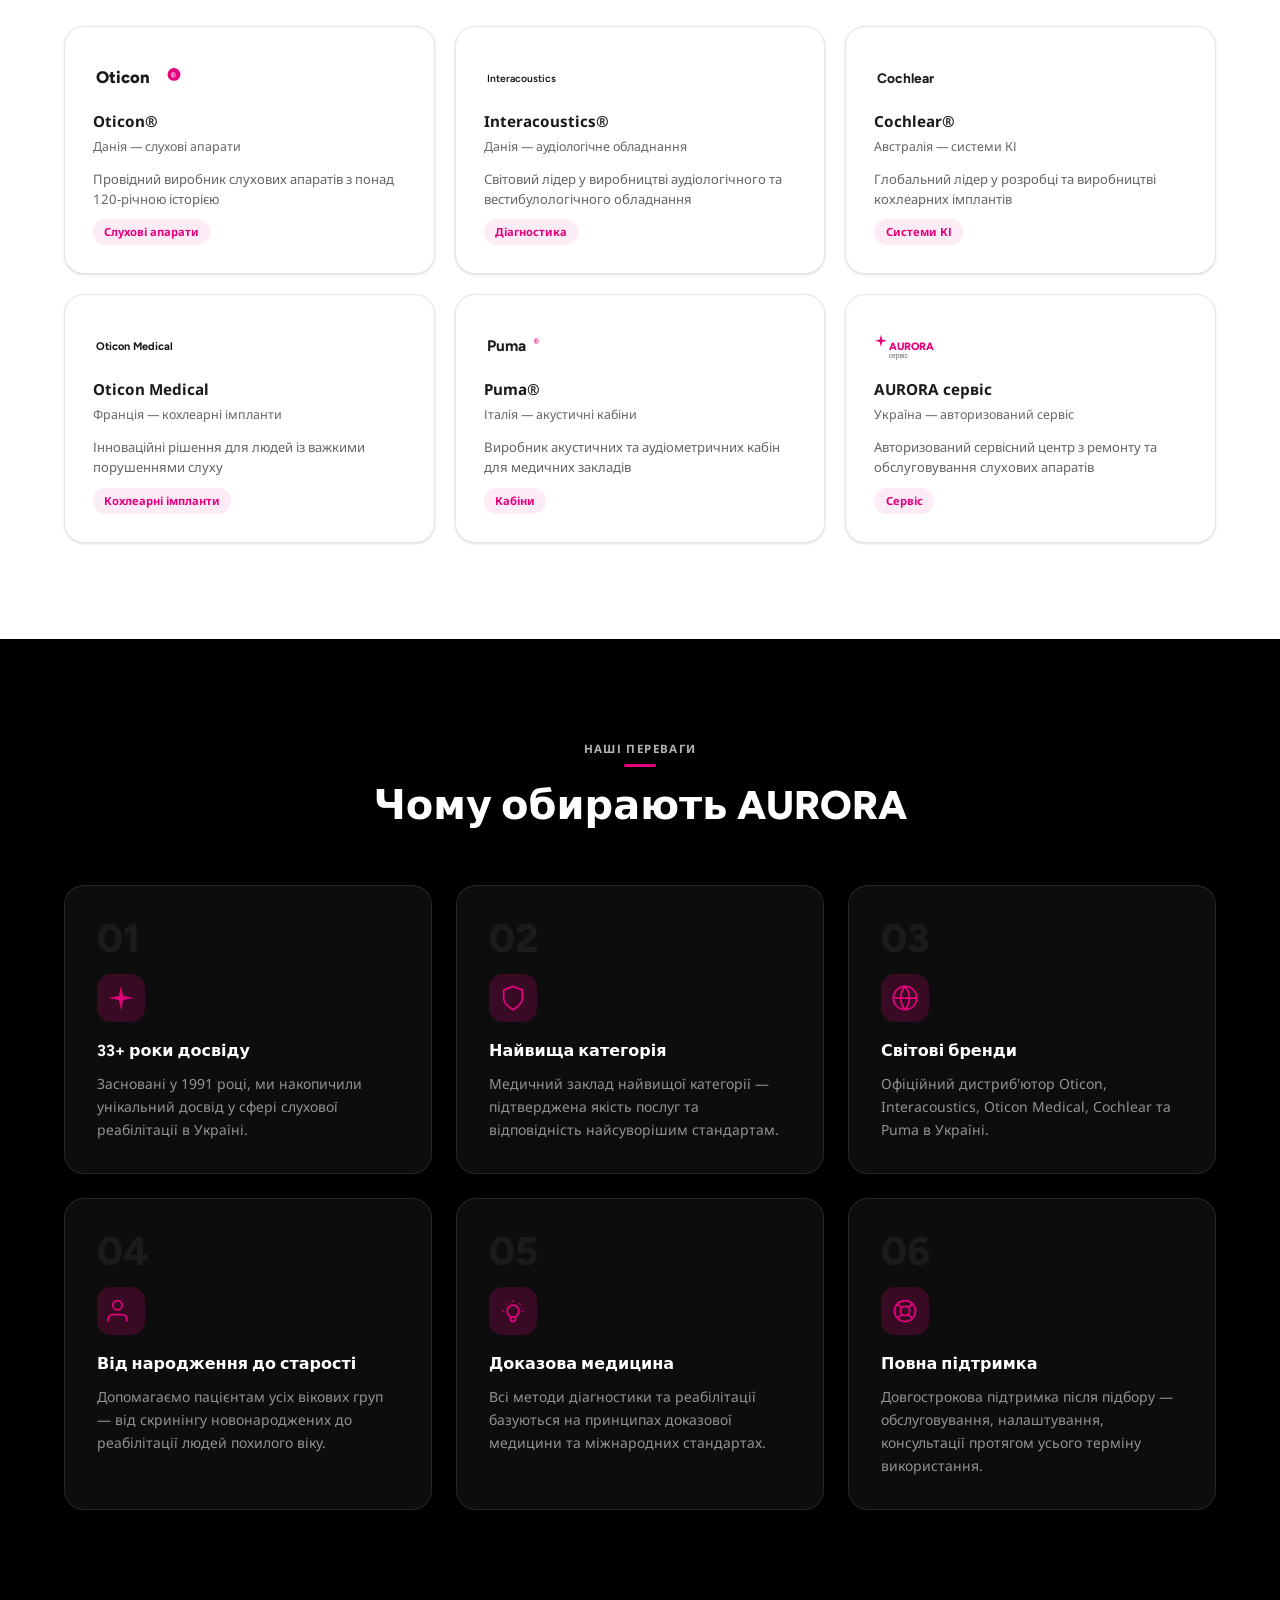
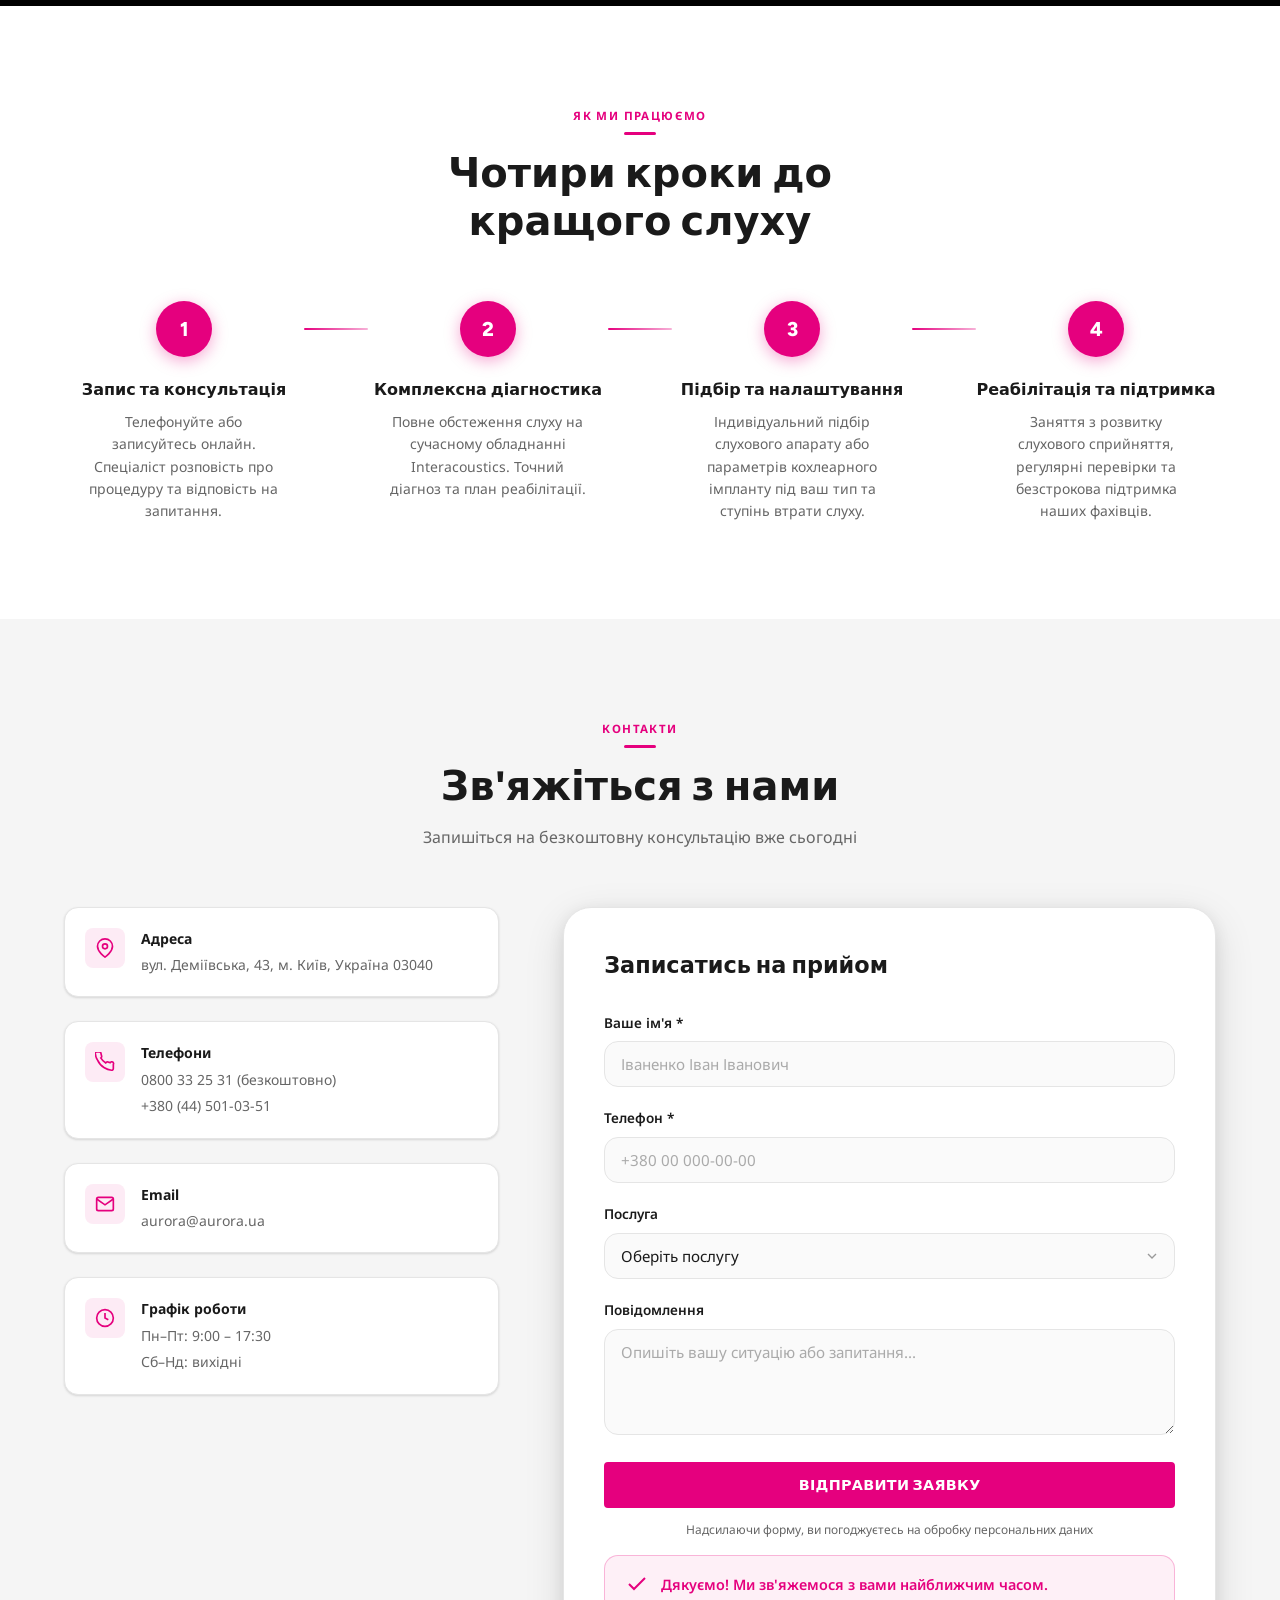
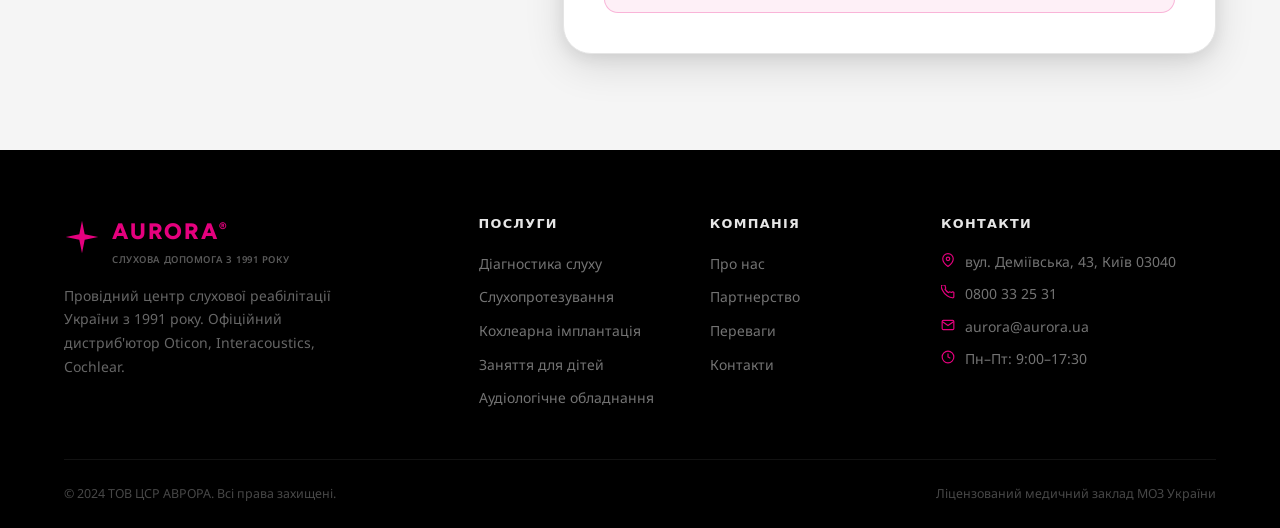
==== commit df419527: "redesign: magenta branding, star logo, topbar, scroll-to-top, corrected contacts" ====
--- a/index.html
+++ b/index.html
@@ -15,19 +15,47 @@
 <!-- SKIP LINK -->
 <a href="#main" class="skip-link">Перейти до змісту</a>
 
+<!-- TOP INFO BAR -->
+<div class="topbar">
+  <div class="container topbar__inner">
+    <span class="topbar__item">
+      <svg width="13" height="13" viewBox="0 0 24 24" fill="none" stroke="currentColor" stroke-width="2"><circle cx="12" cy="12" r="10"/><polyline points="12 6 12 12 16 14"/></svg>
+      Пн–Пт: 9:00–17:30
+    </span>
+    <span class="topbar__sep">|</span>
+    <span class="topbar__item">
+      <svg width="13" height="13" viewBox="0 0 24 24" fill="none" stroke="currentColor" stroke-width="2"><path d="M22 16.92v3a2 2 0 01-2.18 2 19.79 19.79 0 01-8.63-3.07A19.5 19.5 0 013.07 9.8 19.79 19.79 0 01.22 1.18 2 2 0 012.18 0h3a2 2 0 012 1.72c.127.96.361 1.903.7 2.81a2 2 0 01-.45 2.11L6.91 7.09a16 16 0 006 6l.56-.56a2 2 0 012.11-.45c.907.339 1.85.573 2.81.7A2 2 0 0122 14.92z"/></svg>
+      <a href="tel:0800332531">0800 33 25 31</a> (безкоштовно)
+    </span>
+    <span class="topbar__sep">|</span>
+    <span class="topbar__item">
+      <svg width="13" height="13" viewBox="0 0 24 24" fill="none" stroke="currentColor" stroke-width="2"><path d="M22 16.92v3a2 2 0 01-2.18 2 19.79 19.79 0 01-8.63-3.07A19.5 19.5 0 013.07 9.8 19.79 19.79 0 01.22 1.18 2 2 0 012.18 0h3a2 2 0 012 1.72c.127.96.361 1.903.7 2.81a2 2 0 01-.45 2.11L6.91 7.09a16 16 0 006 6l.56-.56a2 2 0 012.11-.45c.907.339 1.85.573 2.81.7A2 2 0 0122 14.92z"/></svg>
+      <a href="tel:+380445010351">044 501 03 51</a>
+    </span>
+    <span class="topbar__sep">|</span>
+    <span class="topbar__item">
+      <svg width="13" height="13" viewBox="0 0 24 24" fill="none" stroke="currentColor" stroke-width="2"><path d="M4 4h16c1.1 0 2 .9 2 2v12c0 1.1-.9 2-2 2H4c-1.1 0-2-.9-2-2V6c0-1.1.9-2 2-2z"/><polyline points="22,6 12,13 2,6"/></svg>
+      <a href="mailto:aurora@aurora.ua">aurora@aurora.ua</a>
+    </span>
+    <span class="topbar__sep">|</span>
+    <a class="topbar__item" href="https://www.linkedin.com/company/aurora-ua" target="_blank" rel="noopener" aria-label="LinkedIn">
+      <svg width="14" height="14" viewBox="0 0 24 24" fill="currentColor"><path d="M16 8a6 6 0 016 6v7h-4v-7a2 2 0 00-2-2 2 2 0 00-2 2v7h-4v-7a6 6 0 016-6zM2 9h4v12H2z"/><circle cx="4" cy="4" r="2"/></svg>
+    </a>
+  </div>
+</div>
+
 <!-- HEADER -->
 <header class="header" id="header">
   <div class="container header__inner">
-    <a href="#" class="logo" aria-label="АВРОРА — головна сторінка">
+    <a href="#" class="logo" aria-label="AURORA — головна сторінка">
       <div class="logo__icon">
-        <svg width="36" height="36" viewBox="0 0 36 36" fill="none" aria-hidden="true">
-          <circle cx="18" cy="18" r="18" fill="#0891B2"/>
-          <path d="M18 8C12.477 8 8 12.477 8 18s4.477 10 10 10 10-4.477 10-10S23.523 8 18 8zm0 3a7 7 0 110 14A7 7 0 0118 11zm0 2a5 5 0 100 10A5 5 0 0018 13zm0 2a3 3 0 110 6 3 3 0 010-6z" fill="white"/>
+        <svg width="40" height="40" viewBox="0 0 40 40" fill="none" aria-hidden="true">
+          <path d="M20 2 L23 17 L38 20 L23 23 L20 38 L17 23 L2 20 L17 17 Z" fill="#E5007E"/>
         </svg>
       </div>
       <div class="logo__text">
-        <span class="logo__name">АВРОРА</span>
-        <span class="logo__sub">Центр слухової реабілітації</span>
+        <span class="logo__name">AURORA<sup>®</sup></span>
+        <span class="logo__sub">Слухова допомога з 1991 року</span>
       </div>
     </a>
 
@@ -35,17 +63,14 @@
       <ul class="nav__list">
         <li><a href="#about" class="nav__link">Про нас</a></li>
         <li><a href="#services" class="nav__link">Послуги</a></li>
-        <li><a href="#partners" class="nav__link">Партнери</a></li>
+        <li><a href="#partners" class="nav__link">Партнерство</a></li>
         <li><a href="#why" class="nav__link">Переваги</a></li>
         <li><a href="#contact" class="nav__link">Контакти</a></li>
       </ul>
     </nav>
 
-    <a href="tel:+380509924190" class="btn btn--primary header__cta">
-      <svg width="16" height="16" viewBox="0 0 24 24" fill="none" stroke="currentColor" stroke-width="2" aria-hidden="true">
-        <path d="M22 16.92v3a2 2 0 01-2.18 2 19.79 19.79 0 01-8.63-3.07A19.5 19.5 0 013.07 9.8 19.79 19.79 0 01.22 1.18 2 2 0 012.18 0h3a2 2 0 012 1.72c.127.96.361 1.903.7 2.81a2 2 0 01-.45 2.11L6.91 7.09a16 16 0 006 6l.56-.56a2 2 0 012.11-.45c.907.339 1.85.573 2.81.7A2 2 0 0122 14.92z"/>
-      </svg>
-      +380 50 992-41-90
+    <a href="#contact" class="btn btn--outline header__cta">
+      Для спонсорів
     </a>
 
     <button class="burger" id="burger" aria-label="Відкрити меню" aria-expanded="false" aria-controls="nav">
@@ -65,8 +90,8 @@
   <div class="container hero__inner">
     <div class="hero__content">
       <div class="hero__badge reveal">
-        <svg width="14" height="14" viewBox="0 0 24 24" fill="currentColor" aria-hidden="true"><path d="M12 2l3.09 6.26L22 9.27l-5 4.87 1.18 6.88L12 17.77l-6.18 3.25L7 14.14 2 9.27l6.91-1.01L12 2z"/></svg>
-        Заклад найвищої категорії
+        <svg width="14" height="14" viewBox="0 0 40 40" fill="currentColor" aria-hidden="true"><path d="M20 2 L23 17 L38 20 L23 23 L20 38 L17 23 L2 20 L17 17 Z"/></svg>
+        Заклад найвищої категорії · МОЗ України
       </div>
       <h1 class="hero__title reveal">
         Чуйте світ<br>
@@ -102,7 +127,7 @@
     <div class="hero__visual reveal">
       <div class="hero__card hero__card--main">
         <div class="hero__card-icon">
-          <svg width="32" height="32" viewBox="0 0 24 24" fill="none" stroke="#0891B2" stroke-width="1.5" aria-hidden="true">
+          <svg width="32" height="32" viewBox="0 0 24 24" fill="none" stroke="currentColor" stroke-width="1.5" aria-hidden="true">
             <path d="M9 3H5a2 2 0 00-2 2v4m6-6h10a2 2 0 012 2v4M9 3v18m0 0h10a2 2 0 002-2V9M9 21H5a2 2 0 01-2-2V9m0 0h18"/>
           </svg>
         </div>
@@ -113,7 +138,7 @@
         <span class="hero__card-badge">Безкоштовна консультація</span>
       </div>
       <div class="hero__card hero__card--float1">
-        <svg width="20" height="20" viewBox="0 0 24 24" fill="none" stroke="#22C55E" stroke-width="2" aria-hidden="true"><path d="M22 11.08V12a10 10 0 11-5.93-9.14"/><polyline points="22 4 12 14.01 9 11.01"/></svg>
+        <svg width="20" height="20" viewBox="0 0 24 24" fill="none" stroke="#E5007E" stroke-width="2" aria-hidden="true"><path d="M22 11.08V12a10 10 0 11-5.93-9.14"/><polyline points="22 4 12 14.01 9 11.01"/></svg>
         <span>Слуховий апарат підібрано!</span>
       </div>
       <div class="hero__card hero__card--float2">
@@ -140,8 +165,8 @@
           <div class="about__img-bg"></div>
           <div class="about__img-card">
             <svg width="80" height="80" viewBox="0 0 80 80" fill="none" aria-hidden="true">
-              <circle cx="40" cy="40" r="40" fill="#E0F7FA"/>
-              <path d="M40 20C29 20 20 29 20 40s9 20 20 20 20-9 20-20-9-20-20-20zm0 5a15 15 0 110 30 15 15 0 010-30zm0 5a10 10 0 100 20 10 10 0 000-20zm0 4a6 6 0 110 12A6 6 0 0140 34z" fill="#0891B2"/>
+              <circle cx="40" cy="40" r="40" fill="rgba(229,0,126,.08)"/>
+              <path d="M40 14 L45 35 L66 40 L45 45 L40 66 L35 45 L14 40 L35 35 Z" fill="#E5007E"/>
             </svg>
             <div class="about__img-badge">
               <strong>1991</strong>
@@ -150,7 +175,7 @@
           </div>
         </div>
         <div class="about__cert">
-          <svg width="24" height="24" viewBox="0 0 24 24" fill="none" stroke="#22C55E" stroke-width="2" aria-hidden="true"><path d="M12 22s8-4 8-10V5l-8-3-8 3v7c0 6 8 10 8 10z"/></svg>
+          <svg width="24" height="24" viewBox="0 0 24 24" fill="none" stroke="#E5007E" stroke-width="2" aria-hidden="true"><path d="M12 22s8-4 8-10V5l-8-3-8 3v7c0 6 8 10 8 10z"/></svg>
           <div>
             <strong>Ліцензований медичний заклад</strong>
             <span>МОЗ України</span>
@@ -171,25 +196,25 @@
         <div class="about__features">
           <div class="about__feature">
             <div class="about__feature-icon">
-              <svg width="20" height="20" viewBox="0 0 24 24" fill="none" stroke="currentColor" stroke-width="2"><polyline points="22 4 12 14.01 9 11.01"/></svg>
+              <svg width="20" height="20" viewBox="0 0 24 24" fill="none" stroke="currentColor" stroke-width="2"><polyline points="20 6 9 17 4 12"/></svg>
             </div>
             <span>Офіційний дистриб'ютор Oticon, Interacoustics, Cochlear в Україні</span>
           </div>
           <div class="about__feature">
             <div class="about__feature-icon">
-              <svg width="20" height="20" viewBox="0 0 24 24" fill="none" stroke="currentColor" stroke-width="2"><polyline points="22 4 12 14.01 9 11.01"/></svg>
+              <svg width="20" height="20" viewBox="0 0 24 24" fill="none" stroke="currentColor" stroke-width="2"><polyline points="20 6 9 17 4 12"/></svg>
             </div>
             <span>Заклад найвищої категорії за класифікацією МОЗ України</span>
           </div>
           <div class="about__feature">
             <div class="about__feature-icon">
-              <svg width="20" height="20" viewBox="0 0 24 24" fill="none" stroke="currentColor" stroke-width="2"><polyline points="22 4 12 14.01 9 11.01"/></svg>
+              <svg width="20" height="20" viewBox="0 0 24 24" fill="none" stroke="currentColor" stroke-width="2"><polyline points="20 6 9 17 4 12"/></svg>
             </div>
             <span>Доказова медицина для пацієнтів будь-якого віку</span>
           </div>
           <div class="about__feature">
             <div class="about__feature-icon">
-              <svg width="20" height="20" viewBox="0 0 24 24" fill="none" stroke="currentColor" stroke-width="2"><polyline points="22 4 12 14.01 9 11.01"/></svg>
+              <svg width="20" height="20" viewBox="0 0 24 24" fill="none" stroke="currentColor" stroke-width="2"><polyline points="20 6 9 17 4 12"/></svg>
             </div>
             <span>Поставка обладнання «під ключ» з навчанням та підтримкою</span>
           </div>
@@ -295,16 +320,76 @@
 <section class="partners section" id="partners">
   <div class="container">
     <div class="section__header reveal">
-      <div class="section__label">Партнери</div>
+      <div class="section__label">Партнерство</div>
       <h2 class="section__title">Офіційний представник<br>світових лідерів</h2>
       <p class="section__desc">Авторизований дистриб'ютор та регуляторний представник в Україні</p>
     </div>
     <div class="partners__grid reveal">
-      <div class="partner-card"><div class="partner-card__logo"><svg width="60" height="40" viewBox="0 0 120 40" aria-label="Oticon" role="img"><text x="10" y="30" font-family="Figtree,sans-serif" font-weight="700" font-size="28" fill="#0891B2">Oticon</text></svg></div><div class="partner-card__info"><strong>Oticon®</strong><span>Данія — слухові апарати</span></div><p class="partner-card__desc">Провідний виробник слухових апаратів з понад 120-річною історією</p><div class="partner-card__badge">Слухові апарати</div></div>
-      <div class="partner-card"><div class="partner-card__logo"><svg width="80" height="40" viewBox="0 0 160 40" aria-label="Interacoustics" role="img"><text x="5" y="28" font-family="Figtree,sans-serif" font-weight="600" font-size="17" fill="#134E4A">Interacoustics</text></svg></div><div class="partner-card__info"><strong>Interacoustics®</strong><span>Данія — аудіологічне обладнання</span></div><p class="partner-card__desc">Світовий лідер у виробництві аудіологічного та вестибулологічного обладнання</p><div class="partner-card__badge">Діагностика</div></div>
-      <div class="partner-card"><div class="partner-card__logo"><svg width="90" height="40" viewBox="0 0 180 40" aria-label="Oticon Medical" role="img"><text x="5" y="28" font-family="Figtree,sans-serif" font-weight="600" font-size="16" fill="#0891B2">Oticon Medical</text></svg></div><div class="partner-card__info"><strong>Oticon Medical</strong><span>Франція — кохлеарні імпланти</span></div><p class="partner-card__desc">Інноваційні рішення для людей із важкими порушеннями слуху</p><div class="partner-card__badge">Кохлеарні імпланти</div></div>
-      <div class="partner-card"><div class="partner-card__logo"><svg width="80" height="40" viewBox="0 0 160 40" aria-label="Cochlear" role="img"><text x="5" y="28" font-family="Figtree,sans-serif" font-weight="700" font-size="22" fill="#22C55E">Cochlear</text></svg></div><div class="partner-card__info"><strong>Cochlear®</strong><span>Австралія — системи КІ</span></div><p class="partner-card__desc">Глобальний лідер у розробці та виробництві кохлеарних імплантів</p><div class="partner-card__badge">Системи КІ</div></div>
-      <div class="partner-card"><div class="partner-card__logo"><svg width="60" height="40" viewBox="0 0 120 40" aria-label="Puma" role="img"><text x="10" y="28" font-family="Figtree,sans-serif" font-weight="700" font-size="24" fill="#F59E0B">Puma®</text></svg></div><div class="partner-card__info"><strong>Puma®</strong><span>Італія — акустичні кабіни</span></div><p class="partner-card__desc">Виробник акустичних та аудіометричних кабін для медичних закладів</p><div class="partner-card__badge">Кабіни</div></div>
+      <div class="partner-card">
+        <div class="partner-card__logo">
+          <svg width="90" height="36" viewBox="0 0 140 36" aria-label="Oticon" role="img">
+            <text x="4" y="27" font-family="Figtree,sans-serif" font-weight="800" font-size="26" fill="#1A1A1A">Oticon</text>
+            <circle cx="126" cy="14" r="10" fill="#E5007E"/>
+            <text x="121" y="19" font-family="sans-serif" font-size="11" fill="white" font-weight="700">®</text>
+          </svg>
+        </div>
+        <div class="partner-card__info"><strong>Oticon®</strong><span>Данія — слухові апарати</span></div>
+        <p class="partner-card__desc">Провідний виробник слухових апаратів з понад 120-річною історією</p>
+        <div class="partner-card__badge">Слухові апарати</div>
+      </div>
+      <div class="partner-card">
+        <div class="partner-card__logo">
+          <svg width="130" height="36" viewBox="0 0 200 36" aria-label="Interacoustics" role="img">
+            <text x="4" y="26" font-family="Figtree,sans-serif" font-weight="600" font-size="16" fill="#1A1A1A">Interacoustics</text>
+          </svg>
+        </div>
+        <div class="partner-card__info"><strong>Interacoustics®</strong><span>Данія — аудіологічне обладнання</span></div>
+        <p class="partner-card__desc">Світовий лідер у виробництві аудіологічного та вестибулологічного обладнання</p>
+        <div class="partner-card__badge">Діагностика</div>
+      </div>
+      <div class="partner-card">
+        <div class="partner-card__logo">
+          <svg width="100" height="36" viewBox="0 0 160 36" aria-label="Cochlear" role="img">
+            <text x="4" y="27" font-family="Figtree,sans-serif" font-weight="700" font-size="22" fill="#1A1A1A">Cochlear</text>
+          </svg>
+        </div>
+        <div class="partner-card__info"><strong>Cochlear®</strong><span>Австралія — системи КІ</span></div>
+        <p class="partner-card__desc">Глобальний лідер у розробці та виробництві кохлеарних імплантів</p>
+        <div class="partner-card__badge">Системи КІ</div>
+      </div>
+      <div class="partner-card">
+        <div class="partner-card__logo">
+          <svg width="130" height="36" viewBox="0 0 200 36" aria-label="Oticon Medical" role="img">
+            <text x="4" y="26" font-family="Figtree,sans-serif" font-weight="700" font-size="17" fill="#1A1A1A">Oticon Medical</text>
+          </svg>
+        </div>
+        <div class="partner-card__info"><strong>Oticon Medical</strong><span>Франція — кохлеарні імпланти</span></div>
+        <p class="partner-card__desc">Інноваційні рішення для людей із важкими порушеннями слуху</p>
+        <div class="partner-card__badge">Кохлеарні імпланти</div>
+      </div>
+      <div class="partner-card">
+        <div class="partner-card__logo">
+          <svg width="70" height="36" viewBox="0 0 110 36" aria-label="Puma" role="img">
+            <text x="4" y="27" font-family="Figtree,sans-serif" font-weight="700" font-size="24" fill="#1A1A1A">Puma</text>
+            <text x="78" y="16" font-family="sans-serif" font-size="11" fill="#E5007E" font-weight="700">®</text>
+          </svg>
+        </div>
+        <div class="partner-card__info"><strong>Puma®</strong><span>Італія — акустичні кабіни</span></div>
+        <p class="partner-card__desc">Виробник акустичних та аудіометричних кабін для медичних закладів</p>
+        <div class="partner-card__badge">Кабіни</div>
+      </div>
+      <div class="partner-card">
+        <div class="partner-card__logo">
+          <svg width="120" height="36" viewBox="0 0 180 36" aria-label="AURORA сервіс" role="img">
+            <path d="M14 10 L17 21 L28 24 L17 27 L14 38 L11 27 L0 24 L11 21 Z" fill="#E5007E" transform="scale(0.65) translate(2, -6)"/>
+            <text x="22" y="26" font-family="Figtree,sans-serif" font-weight="800" font-size="16" fill="#E5007E">AURORA</text>
+            <text x="22" y="38" font-family="Figtree,sans-serif" font-weight="500" font-size="10" fill="#666">сервіс</text>
+          </svg>
+        </div>
+        <div class="partner-card__info"><strong>AURORA сервіс</strong><span>Україна — авторизований сервіс</span></div>
+        <p class="partner-card__desc">Авторизований сервісний центр з ремонту та обслуговування слухових апаратів</p>
+        <div class="partner-card__badge">Сервіс</div>
+      </div>
     </div>
   </div>
 </section>
@@ -314,15 +399,45 @@
   <div class="container">
     <div class="section__header section__header--light reveal">
       <div class="section__label section__label--light">Наші переваги</div>
-      <h2 class="section__title section__title--light">Чому обирають АВРОРА</h2>
+      <h2 class="section__title section__title--light">Чому обирають AURORA</h2>
     </div>
     <div class="why__grid">
-      <div class="why-card reveal"><div class="why-card__num">01</div><div class="why-card__icon"><svg width="28" height="28" viewBox="0 0 24 24" fill="none" stroke="currentColor" stroke-width="1.5"><path d="M12 2l3.09 6.26L22 9.27l-5 4.87 1.18 6.88L12 17.77l-6.18 3.25L7 14.14 2 9.27l6.91-1.01L12 2z"/></svg></div><h3 class="why-card__title">33+ роки досвіду</h3><p class="why-card__desc">Засновані у 1991 році, ми накопичили унікальний досвід у сфері слухової реабілітації в Україні.</p></div>
-      <div class="why-card reveal"><div class="why-card__num">02</div><div class="why-card__icon"><svg width="28" height="28" viewBox="0 0 24 24" fill="none" stroke="currentColor" stroke-width="1.5"><path d="M12 22s8-4 8-10V5l-8-3-8 3v7c0 6 8 10 8 10z"/></svg></div><h3 class="why-card__title">Найвища категорія</h3><p class="why-card__desc">Медичний заклад найвищої категорії — підтверджена якість послуг та відповідність найсуворішим стандартам.</p></div>
-      <div class="why-card reveal"><div class="why-card__num">03</div><div class="why-card__icon"><svg width="28" height="28" viewBox="0 0 24 24" fill="none" stroke="currentColor" stroke-width="1.5"><circle cx="12" cy="12" r="10"/><path d="M2 12h20M12 2a15.3 15.3 0 010 20M12 2a15.3 15.3 0 000 20"/></svg></div><h3 class="why-card__title">Світові бренди</h3><p class="why-card__desc">Офіційний дистриб'ютор Oticon, Interacoustics, Oticon Medical, Cochlear та Puma в Україні.</p></div>
-      <div class="why-card reveal"><div class="why-card__num">04</div><div class="why-card__icon"><svg width="28" height="28" viewBox="0 0 24 24" fill="none" stroke="currentColor" stroke-width="1.5"><path d="M17 21v-2a4 4 0 00-4-4H5a4 4 0 00-4 4v2"/><circle cx="9" cy="7" r="4"/></svg></div><h3 class="why-card__title">Від народження до старості</h3><p class="why-card__desc">Допомагаємо пацієнтам усіх вікових груп — від скринінгу новонароджених до реабілітації людей похилого віку.</p></div>
-      <div class="why-card reveal"><div class="why-card__num">05</div><div class="why-card__icon"><svg width="28" height="28" viewBox="0 0 24 24" fill="none" stroke="currentColor" stroke-width="1.5"><path d="M9.663 17h4.673M12 3v1m6.364 1.636l-.707.707M21 12h-1M4 12H3m3.343-5.657l-.707-.707m2.828 9.9a5 5 0 117.072 0l-.548.547A3.374 3.374 0 0014 18.469V19a2 2 0 11-4 0v-.531c0-.895-.356-1.754-.988-2.386l-.548-.547z"/></svg></div><h3 class="why-card__title">Доказова медицина</h3><p class="why-card__desc">Всі методи діагностики та реабілітації базуються на принципах доказової медицини та міжнародних стандартах.</p></div>
-      <div class="why-card reveal"><div class="why-card__num">06</div><div class="why-card__icon"><svg width="28" height="28" viewBox="0 0 24 24" fill="none" stroke="currentColor" stroke-width="1.5"><path d="M18.364 5.636l-3.536 3.536m0 5.656l3.536 3.536M9.172 9.172L5.636 5.636m3.536 9.192l-3.536 3.536M21 12a9 9 0 11-18 0 9 9 0 0118 0zm-5 0a4 4 0 11-8 0 4 4 0 018 0z"/></svg></div><h3 class="why-card__title">Повна підтримка</h3><p class="why-card__desc">Довгострокова підтримка після підбору — обслуговування, налаштування, консультації протягом усього терміну використання.</p></div>
+      <div class="why-card reveal">
+        <div class="why-card__num">01</div>
+        <div class="why-card__icon"><svg width="28" height="28" viewBox="0 0 40 40" fill="currentColor"><path d="M20 2 L23 17 L38 20 L23 23 L20 38 L17 23 L2 20 L17 17 Z"/></svg></div>
+        <h3 class="why-card__title">33+ роки досвіду</h3>
+        <p class="why-card__desc">Засновані у 1991 році, ми накопичили унікальний досвід у сфері слухової реабілітації в Україні.</p>
+      </div>
+      <div class="why-card reveal">
+        <div class="why-card__num">02</div>
+        <div class="why-card__icon"><svg width="28" height="28" viewBox="0 0 24 24" fill="none" stroke="currentColor" stroke-width="1.5"><path d="M12 22s8-4 8-10V5l-8-3-8 3v7c0 6 8 10 8 10z"/></svg></div>
+        <h3 class="why-card__title">Найвища категорія</h3>
+        <p class="why-card__desc">Медичний заклад найвищої категорії — підтверджена якість послуг та відповідність найсуворішим стандартам.</p>
+      </div>
+      <div class="why-card reveal">
+        <div class="why-card__num">03</div>
+        <div class="why-card__icon"><svg width="28" height="28" viewBox="0 0 24 24" fill="none" stroke="currentColor" stroke-width="1.5"><circle cx="12" cy="12" r="10"/><path d="M2 12h20M12 2a15.3 15.3 0 010 20M12 2a15.3 15.3 0 000 20"/></svg></div>
+        <h3 class="why-card__title">Світові бренди</h3>
+        <p class="why-card__desc">Офіційний дистриб'ютор Oticon, Interacoustics, Oticon Medical, Cochlear та Puma в Україні.</p>
+      </div>
+      <div class="why-card reveal">
+        <div class="why-card__num">04</div>
+        <div class="why-card__icon"><svg width="28" height="28" viewBox="0 0 24 24" fill="none" stroke="currentColor" stroke-width="1.5"><path d="M17 21v-2a4 4 0 00-4-4H5a4 4 0 00-4 4v2"/><circle cx="9" cy="7" r="4"/></svg></div>
+        <h3 class="why-card__title">Від народження до старості</h3>
+        <p class="why-card__desc">Допомагаємо пацієнтам усіх вікових груп — від скринінгу новонароджених до реабілітації людей похилого віку.</p>
+      </div>
+      <div class="why-card reveal">
+        <div class="why-card__num">05</div>
+        <div class="why-card__icon"><svg width="28" height="28" viewBox="0 0 24 24" fill="none" stroke="currentColor" stroke-width="1.5"><path d="M9.663 17h4.673M12 3v1m6.364 1.636l-.707.707M21 12h-1M4 12H3m3.343-5.657l-.707-.707m2.828 9.9a5 5 0 117.072 0l-.548.547A3.374 3.374 0 0014 18.469V19a2 2 0 11-4 0v-.531c0-.895-.356-1.754-.988-2.386l-.548-.547z"/></svg></div>
+        <h3 class="why-card__title">Доказова медицина</h3>
+        <p class="why-card__desc">Всі методи діагностики та реабілітації базуються на принципах доказової медицини та міжнародних стандартах.</p>
+      </div>
+      <div class="why-card reveal">
+        <div class="why-card__num">06</div>
+        <div class="why-card__icon"><svg width="28" height="28" viewBox="0 0 24 24" fill="none" stroke="currentColor" stroke-width="1.5"><path d="M18.364 5.636l-3.536 3.536m0 5.656l3.536 3.536M9.172 9.172L5.636 5.636m3.536 9.192l-3.536 3.536M21 12a9 9 0 11-18 0 9 9 0 0118 0zm-5 0a4 4 0 11-8 0 4 4 0 018 0z"/></svg></div>
+        <h3 class="why-card__title">Повна підтримка</h3>
+        <p class="why-card__desc">Довгострокова підтримка після підбору — обслуговування, налаштування, консультації протягом усього терміну використання.</p>
+      </div>
     </div>
   </div>
 </section>
@@ -335,13 +450,37 @@
       <h2 class="section__title">Чотири кроки до<br>кращого слуху</h2>
     </div>
     <div class="process__steps">
-      <div class="process__step reveal"><div class="process__step-num">1</div><div class="process__step-content"><h3>Запис та консультація</h3><p>Телефонуйте або записуйтесь онлайн. Спеціаліст розповість про процедуру та відповість на запитання.</p></div></div>
+      <div class="process__step reveal">
+        <div class="process__step-num">1</div>
+        <div class="process__step-content">
+          <h3>Запис та консультація</h3>
+          <p>Телефонуйте або записуйтесь онлайн. Спеціаліст розповість про процедуру та відповість на запитання.</p>
+        </div>
+      </div>
       <div class="process__connector"></div>
-      <div class="process__step reveal"><div class="process__step-num">2</div><div class="process__step-content"><h3>Комплексна діагностика</h3><p>Повне обстеження слуху на сучасному обладнанні Interacoustics. Точний діагноз та план реабілітації.</p></div></div>
+      <div class="process__step reveal">
+        <div class="process__step-num">2</div>
+        <div class="process__step-content">
+          <h3>Комплексна діагностика</h3>
+          <p>Повне обстеження слуху на сучасному обладнанні Interacoustics. Точний діагноз та план реабілітації.</p>
+        </div>
+      </div>
       <div class="process__connector"></div>
-      <div class="process__step reveal"><div class="process__step-num">3</div><div class="process__step-content"><h3>Підбір та налаштування</h3><p>Індивідуальний підбір слухового апарату або параметрів кохлеарного імпланту під ваш тип та ступінь втрати слуху.</p></div></div>
+      <div class="process__step reveal">
+        <div class="process__step-num">3</div>
+        <div class="process__step-content">
+          <h3>Підбір та налаштування</h3>
+          <p>Індивідуальний підбір слухового апарату або параметрів кохлеарного імпланту під ваш тип та ступінь втрати слуху.</p>
+        </div>
+      </div>
       <div class="process__connector"></div>
-      <div class="process__step reveal"><div class="process__step-num">4</div><div class="process__step-content"><h3>Реабілітація та підтримка</h3><p>Заняття з розвитку слухового сприйняття, регулярні перевірки та безстрокова підтримка наших фахівців.</p></div></div>
+      <div class="process__step reveal">
+        <div class="process__step-num">4</div>
+        <div class="process__step-content">
+          <h3>Реабілітація та підтримка</h3>
+          <p>Заняття з розвитку слухового сприйняття, регулярні перевірки та безстрокова підтримка наших фахівців.</p>
+        </div>
+      </div>
     </div>
   </div>
 </section>
@@ -356,20 +495,55 @@
     </div>
     <div class="contact__inner">
       <div class="contact__info reveal">
-        <div class="contact__item"><div class="contact__item-icon"><svg width="20" height="20" viewBox="0 0 24 24" fill="none" stroke="currentColor" stroke-width="2"><path d="M21 10c0 7-9 13-9 13s-9-6-9-13a9 9 0 0118 0z"/><circle cx="12" cy="10" r="3"/></svg></div><div><strong>Адреса</strong><span>вул. Деміївська, 14, Київ, Україна</span></div></div>
-        <div class="contact__item"><div class="contact__item-icon"><svg width="20" height="20" viewBox="0 0 24 24" fill="none" stroke="currentColor" stroke-width="2"><path d="M22 16.92v3a2 2 0 01-2.18 2 19.79 19.79 0 01-8.63-3.07A19.5 19.5 0 013.07 9.8 19.79 19.79 0 01.22 1.18 2 2 0 012.18 0h3a2 2 0 012 1.72c.127.96.361 1.903.7 2.81a2 2 0 01-.45 2.11L6.91 7.09a16 16 0 006 6l.56-.56a2 2 0 012.11-.45c.907.339 1.85.573 2.81.7A2 2 0 0122 14.92z"/></svg></div><div><strong>Телефони</strong><a href="tel:+380445010352">+380 (44) 501-03-52</a><a href="tel:+380509924190">+380 (50) 992-41-90</a><a href="tel:+380501734310">+380 (50) 173-43-10</a></div></div>
-        <div class="contact__item"><div class="contact__item-icon"><svg width="20" height="20" viewBox="0 0 24 24" fill="none" stroke="currentColor" stroke-width="2"><path d="M4 4h16c1.1 0 2 .9 2 2v12c0 1.1-.9 2-2 2H4c-1.1 0-2-.9-2-2V6c0-1.1.9-2 2-2z"/><polyline points="22,6 12,13 2,6"/></svg></div><div><strong>Email</strong><a href="mailto:sales@aurora.ua">sales@aurora.ua</a></div></div>
-        <div class="contact__item"><div class="contact__item-icon"><svg width="20" height="20" viewBox="0 0 24 24" fill="none" stroke="currentColor" stroke-width="2"><circle cx="12" cy="12" r="10"/><polyline points="12 6 12 12 16 14"/></svg></div><div><strong>Графік роботи</strong><span>Пн–Пт: 9:00 – 17:30</span><span>Сб–Нд: вихідні</span></div></div>
+        <div class="contact__item">
+          <div class="contact__item-icon"><svg width="20" height="20" viewBox="0 0 24 24" fill="none" stroke="currentColor" stroke-width="2"><path d="M21 10c0 7-9 13-9 13s-9-6-9-13a9 9 0 0118 0z"/><circle cx="12" cy="10" r="3"/></svg></div>
+          <div><strong>Адреса</strong><span>вул. Деміївська, 43, м. Київ, Україна 03040</span></div>
+        </div>
+        <div class="contact__item">
+          <div class="contact__item-icon"><svg width="20" height="20" viewBox="0 0 24 24" fill="none" stroke="currentColor" stroke-width="2"><path d="M22 16.92v3a2 2 0 01-2.18 2 19.79 19.79 0 01-8.63-3.07A19.5 19.5 0 013.07 9.8 19.79 19.79 0 01.22 1.18 2 2 0 012.18 0h3a2 2 0 012 1.72c.127.96.361 1.903.7 2.81a2 2 0 01-.45 2.11L6.91 7.09a16 16 0 006 6l.56-.56a2 2 0 012.11-.45c.907.339 1.85.573 2.81.7A2 2 0 0122 14.92z"/></svg></div>
+          <div><strong>Телефони</strong><a href="tel:0800332531">0800 33 25 31 (безкоштовно)</a><a href="tel:+380445010351">+380 (44) 501-03-51</a></div>
+        </div>
+        <div class="contact__item">
+          <div class="contact__item-icon"><svg width="20" height="20" viewBox="0 0 24 24" fill="none" stroke="currentColor" stroke-width="2"><path d="M4 4h16c1.1 0 2 .9 2 2v12c0 1.1-.9 2-2 2H4c-1.1 0-2-.9-2-2V6c0-1.1.9-2 2-2z"/><polyline points="22,6 12,13 2,6"/></svg></div>
+          <div><strong>Email</strong><a href="mailto:aurora@aurora.ua">aurora@aurora.ua</a></div>
+        </div>
+        <div class="contact__item">
+          <div class="contact__item-icon"><svg width="20" height="20" viewBox="0 0 24 24" fill="none" stroke="currentColor" stroke-width="2"><circle cx="12" cy="12" r="10"/><polyline points="12 6 12 12 16 14"/></svg></div>
+          <div><strong>Графік роботи</strong><span>Пн–Пт: 9:00 – 17:30</span><span>Сб–Нд: вихідні</span></div>
+        </div>
       </div>
       <form class="contact__form reveal" id="contactForm" novalidate>
         <h3 class="contact__form-title">Записатись на прийом</h3>
-        <div class="form__group"><label for="name" class="form__label">Ваше ім'я *</label><input type="text" id="name" name="name" class="form__input" placeholder="Іваненко Іван Іванович" required autocomplete="name"></div>
-        <div class="form__group"><label for="phone" class="form__label">Телефон *</label><input type="tel" id="phone" name="phone" class="form__input" placeholder="+380 00 000-00-00" required autocomplete="tel"></div>
-        <div class="form__group"><label for="service" class="form__label">Послуга</label><select id="service" name="service" class="form__select"><option value="">Оберіть послугу</option><option>Діагностика слуху</option><option>Слухопротезування</option><option>Кохлеарна імплантація</option><option>Заняття для дітей</option><option>Аудіологічне обладнання</option><option>Сервісне обслуговування</option></select></div>
-        <div class="form__group"><label for="message" class="form__label">Повідомлення</label><textarea id="message" name="message" class="form__textarea" placeholder="Опишіть вашу ситуацію або запитання..." rows="4"></textarea></div>
+        <div class="form__group">
+          <label for="name" class="form__label">Ваше ім'я *</label>
+          <input type="text" id="name" name="name" class="form__input" placeholder="Іваненко Іван Іванович" required autocomplete="name">
+        </div>
+        <div class="form__group">
+          <label for="phone" class="form__label">Телефон *</label>
+          <input type="tel" id="phone" name="phone" class="form__input" placeholder="+380 00 000-00-00" required autocomplete="tel">
+        </div>
+        <div class="form__group">
+          <label for="service" class="form__label">Послуга</label>
+          <select id="service" name="service" class="form__select">
+            <option value="">Оберіть послугу</option>
+            <option>Діагностика слуху</option>
+            <option>Слухопротезування</option>
+            <option>Кохлеарна імплантація</option>
+            <option>Заняття для дітей</option>
+            <option>Аудіологічне обладнання</option>
+            <option>Сервісне обслуговування</option>
+          </select>
+        </div>
+        <div class="form__group">
+          <label for="message" class="form__label">Повідомлення</label>
+          <textarea id="message" name="message" class="form__textarea" placeholder="Опишіть вашу ситуацію або запитання..." rows="4"></textarea>
+        </div>
         <button type="submit" class="btn btn--cta btn--full" id="submitBtn">Відправити заявку</button>
         <p class="form__privacy">Надсилаючи форму, ви погоджуєтесь на обробку персональних даних</p>
-        <div class="form__success" id="formSuccess" hidden><svg width="24" height="24" viewBox="0 0 24 24" fill="none" stroke="currentColor" stroke-width="2"><polyline points="20 6 9 17 4 12"/></svg>Дякуємо! Ми зв'яжемося з вами найближчим часом.</div>
+        <div class="form__success" id="formSuccess" hidden>
+          <svg width="24" height="24" viewBox="0 0 24 24" fill="none" stroke="currentColor" stroke-width="2"><polyline points="20 6 9 17 4 12"/></svg>
+          Дякуємо! Ми зв'яжемося з вами найближчим часом.
+        </div>
       </form>
     </div>
   </div>
@@ -381,16 +555,59 @@
   <div class="container">
     <div class="footer__inner">
       <div class="footer__brand">
-        <a href="#" class="logo logo--light" aria-label="АВРОРА"><div class="logo__icon"><svg width="32" height="32" viewBox="0 0 36 36" fill="none" aria-hidden="true"><circle cx="18" cy="18" r="18" fill="#0891B2"/><path d="M18 8C12.477 8 8 12.477 8 18s4.477 10 10 10 10-4.477 10-10S23.523 8 18 8zm0 3a7 7 0 110 14A7 7 0 0118 11zm0 2a5 5 0 100 10A5 5 0 0018 13zm0 2a3 3 0 110 6 3 3 0 010-6z" fill="white"/></svg></div><div class="logo__text"><span class="logo__name">АВРОРА</span><span class="logo__sub">ТОВ ЦСР АВРОРА</span></div></a>
+        <a href="#" class="logo" aria-label="AURORA">
+          <div class="logo__icon">
+            <svg width="36" height="36" viewBox="0 0 40 40" fill="none" aria-hidden="true">
+              <path d="M20 2 L23 17 L38 20 L23 23 L20 38 L17 23 L2 20 L17 17 Z" fill="#E5007E"/>
+            </svg>
+          </div>
+          <div class="logo__text">
+            <span class="footer__logo-name">AURORA<sup style="font-size:.55em;vertical-align:super">®</sup></span>
+            <span class="footer__logo-sub">Слухова допомога з 1991 року</span>
+          </div>
+        </a>
         <p class="footer__desc">Провідний центр слухової реабілітації України з 1991 року. Офіційний дистриб'ютор Oticon, Interacoustics, Cochlear.</p>
       </div>
-      <div class="footer__col"><h4 class="footer__col-title">Послуги</h4><ul class="footer__links"><li><a href="#services">Діагностика слуху</a></li><li><a href="#services">Слухопротезування</a></li><li><a href="#services">Кохлеарна імплантація</a></li><li><a href="#services">Заняття для дітей</a></li><li><a href="#services">Аудіологічне обладнання</a></li></ul></div>
-      <div class="footer__col"><h4 class="footer__col-title">Компанія</h4><ul class="footer__links"><li><a href="#about">Про нас</a></li><li><a href="#partners">Партнери</a></li><li><a href="#why">Переваги</a></li><li><a href="#contact">Контакти</a></li></ul></div>
-      <div class="footer__col"><h4 class="footer__col-title">Контакти</h4><ul class="footer__contacts"><li><svg width="14" height="14" viewBox="0 0 24 24" fill="none" stroke="currentColor" stroke-width="2" aria-hidden="true"><path d="M21 10c0 7-9 13-9 13s-9-6-9-13a9 9 0 0118 0z"/><circle cx="12" cy="10" r="3"/></svg>вул. Деміївська, 14, Київ</li><li><svg width="14" height="14" viewBox="0 0 24 24" fill="none" stroke="currentColor" stroke-width="2" aria-hidden="true"><path d="M22 16.92v3a2 2 0 01-2.18 2 19.79 19.79 0 01-8.63-3.07A19.5 19.5 0 013.07 9.8 19.79 19.79 0 01.22 1.18 2 2 0 012.18 0h3a2 2 0 012 1.72c.127.96.361 1.903.7 2.81a2 2 0 01-.45 2.11L6.91 7.09a16 16 0 006 6l.56-.56a2 2 0 012.11-.45c.907.339 1.85.573 2.81.7A2 2 0 0122 14.92z"/></svg><a href="tel:+380509924190">+380 50 992-41-90</a></li><li><svg width="14" height="14" viewBox="0 0 24 24" fill="none" stroke="currentColor" stroke-width="2" aria-hidden="true"><path d="M4 4h16c1.1 0 2 .9 2 2v12c0 1.1-.9 2-2 2H4c-1.1 0-2-.9-2-2V6c0-1.1.9-2 2-2z"/><polyline points="22,6 12,13 2,6"/></svg><a href="mailto:sales@aurora.ua">sales@aurora.ua</a></li><li><svg width="14" height="14" viewBox="0 0 24 24" fill="none" stroke="currentColor" stroke-width="2" aria-hidden="true"><circle cx="12" cy="12" r="10"/><polyline points="12 6 12 12 16 14"/></svg>Пн–Пт: 9:00–17:30</li></ul></div>
-    </div>
-    <div class="footer__bottom"><p>&copy; 2024 ТОВ ЦСР АВРОРА. Всі права захищені.</p><p>Ліцензований медичний заклад МОЗ України</p></div>
+      <div class="footer__col">
+        <h4 class="footer__col-title">Послуги</h4>
+        <ul class="footer__links">
+          <li><a href="#services">Діагностика слуху</a></li>
+          <li><a href="#services">Слухопротезування</a></li>
+          <li><a href="#services">Кохлеарна імплантація</a></li>
+          <li><a href="#services">Заняття для дітей</a></li>
+          <li><a href="#services">Аудіологічне обладнання</a></li>
+        </ul>
+      </div>
+      <div class="footer__col">
+        <h4 class="footer__col-title">Компанія</h4>
+        <ul class="footer__links">
+          <li><a href="#about">Про нас</a></li>
+          <li><a href="#partners">Партнерство</a></li>
+          <li><a href="#why">Переваги</a></li>
+          <li><a href="#contact">Контакти</a></li>
+        </ul>
+      </div>
+      <div class="footer__col">
+        <h4 class="footer__col-title">Контакти</h4>
+        <ul class="footer__contacts">
+          <li><svg width="14" height="14" viewBox="0 0 24 24" fill="none" stroke="currentColor" stroke-width="2"><path d="M21 10c0 7-9 13-9 13s-9-6-9-13a9 9 0 0118 0z"/><circle cx="12" cy="10" r="3"/></svg>вул. Деміївська, 43, Київ 03040</li>
+          <li><svg width="14" height="14" viewBox="0 0 24 24" fill="none" stroke="currentColor" stroke-width="2"><path d="M22 16.92v3a2 2 0 01-2.18 2 19.79 19.79 0 01-8.63-3.07A19.5 19.5 0 013.07 9.8 19.79 19.79 0 01.22 1.18 2 2 0 012.18 0h3a2 2 0 012 1.72c.127.96.361 1.903.7 2.81a2 2 0 01-.45 2.11L6.91 7.09a16 16 0 006 6l.56-.56a2 2 0 012.11-.45c.907.339 1.85.573 2.81.7A2 2 0 0122 14.92z"/></svg><a href="tel:0800332531">0800 33 25 31</a></li>
+          <li><svg width="14" height="14" viewBox="0 0 24 24" fill="none" stroke="currentColor" stroke-width="2"><path d="M4 4h16c1.1 0 2 .9 2 2v12c0 1.1-.9 2-2 2H4c-1.1 0-2-.9-2-2V6c0-1.1.9-2 2-2z"/><polyline points="22,6 12,13 2,6"/></svg><a href="mailto:aurora@aurora.ua">aurora@aurora.ua</a></li>
+          <li><svg width="14" height="14" viewBox="0 0 24 24" fill="none" stroke="currentColor" stroke-width="2"><circle cx="12" cy="12" r="10"/><polyline points="12 6 12 12 16 14"/></svg>Пн–Пт: 9:00–17:30</li>
+        </ul>
+      </div>
+    </div>
+    <div class="footer__bottom">
+      <p>&copy; 2024 ТОВ ЦСР АВРОРА. Всі права захищені.</p>
+      <p>Ліцензований медичний заклад МОЗ України</p>
+    </div>
   </div>
 </footer>
+
+<!-- SCROLL TO TOP -->
+<button class="scroll-top" id="scrollTop" aria-label="Повернутись до початку">
+  <svg width="20" height="20" viewBox="0 0 24 24" fill="none" stroke="currentColor" stroke-width="2.5"><polyline points="18 15 12 9 6 15"/></svg>
+</button>
 
 <script src="js/main.js"></script>
 </body>
--- a/css/style.css
+++ b/css/style.css
@@ -0,0 +1,330 @@
+/* ============================================
+   АВРОРА — Design System
+   Primary: #E5007E (magenta) | BG: #FFFFFF | Text: #1A1A1A
+   Fonts: Figtree (headings) / Noto Sans (body)
+   ============================================ */
+
+*, *::before, *::after { box-sizing: border-box; margin: 0; padding: 0; }
+
+:root {
+  --c-primary:    #E5007E;
+  --c-primary-d:  #C4006C;
+  --c-secondary:  #FF4DA6;
+  --c-cta:        #E5007E;
+  --c-cta-d:      #C4006C;
+  --c-bg:         #FFFFFF;
+  --c-bg-alt:     #F5F5F5;
+  --c-text:       #1A1A1A;
+  --c-text-muted: #666666;
+  --c-white:      #FFFFFF;
+  --c-dark:       #000000;
+  --c-border:     #E5E5E5;
+  --c-card:       #FFFFFF;
+
+  --shadow-sm:  0 1px 3px rgba(0,0,0,.08), 0 1px 2px rgba(0,0,0,.06);
+  --shadow-md:  0 4px 16px rgba(0,0,0,.10), 0 2px 8px rgba(0,0,0,.07);
+  --shadow-lg:  0 12px 40px rgba(0,0,0,.12), 0 4px 16px rgba(0,0,0,.08);
+  --shadow-xl:  0 24px 64px rgba(0,0,0,.15);
+
+  --radius-sm:  8px;
+  --radius-md:  14px;
+  --radius-lg:  20px;
+  --radius-xl:  28px;
+  --radius-full: 9999px;
+
+  --transition: 200ms ease;
+  --transition-md: 300ms ease;
+
+  --font-head: 'Figtree', system-ui, sans-serif;
+  --font-body: 'Noto Sans', system-ui, sans-serif;
+}
+
+html { scroll-behavior: smooth; font-size: 16px; }
+
+body {
+  font-family: var(--font-body);
+  color: var(--c-text);
+  background: var(--c-bg);
+  line-height: 1.6;
+  -webkit-font-smoothing: antialiased;
+}
+
+@media (prefers-reduced-motion: reduce) {
+  *, *::before, *::after { animation-duration: .01ms !important; transition-duration: .01ms !important; }
+  html { scroll-behavior: auto; }
+}
+
+.skip-link {
+  position: absolute; top: -100%; left: 1rem;
+  background: var(--c-primary); color: #fff;
+  padding: .5rem 1rem; border-radius: var(--radius-sm);
+  font-weight: 600; z-index: 9999; text-decoration: none;
+  transition: top var(--transition);
+}
+.skip-link:focus { top: 1rem; }
+
+.container { max-width: 1200px; margin: 0 auto; padding: 0 1.5rem; }
+
+.btn {
+  display: inline-flex; align-items: center; gap: .5rem;
+  padding: .75rem 1.75rem; border-radius: 4px;
+  font-family: var(--font-head); font-weight: 700; font-size: .9rem;
+  text-decoration: none; border: 2px solid transparent;
+  cursor: pointer; transition: all var(--transition-md);
+  white-space: nowrap; min-height: 44px; letter-spacing: .02em;
+  text-transform: uppercase;
+}
+.btn:focus-visible { outline: 3px solid var(--c-primary); outline-offset: 3px; }
+.btn--primary { background: #1A1A1A; color: #fff; border-color: #1A1A1A; }
+.btn--primary:hover { background: var(--c-primary); border-color: var(--c-primary); transform: translateY(-1px); box-shadow: var(--shadow-md); }
+.btn--cta { background: var(--c-primary); color: #fff; border-color: var(--c-primary); }
+.btn--cta:hover { background: var(--c-primary-d); border-color: var(--c-primary-d); transform: translateY(-2px); box-shadow: 0 8px 24px rgba(229,0,126,.35); }
+.btn--outline { background: transparent; color: var(--c-primary); border-color: var(--c-primary); }
+.btn--outline:hover { background: var(--c-primary); color: #fff; }
+.btn--ghost { background: transparent; color: var(--c-white); border-color: rgba(255,255,255,.5); }
+.btn--ghost:hover { background: rgba(255,255,255,.12); border-color: #fff; }
+.btn--lg { padding: 1rem 2.25rem; font-size: .95rem; }
+.btn--full { width: 100%; justify-content: center; }
+
+.topbar { background: var(--c-primary); color: #fff; padding: .5rem 0; font-size: .8rem; }
+.topbar__inner { display: flex; align-items: center; justify-content: flex-end; gap: 1.5rem; flex-wrap: wrap; }
+.topbar__item { display: flex; align-items: center; gap: .4rem; color: rgba(255,255,255,.95); text-decoration: none; font-weight: 500; }
+.topbar__item svg { flex-shrink: 0; }
+.topbar__item a { color: rgba(255,255,255,.95); text-decoration: none; }
+.topbar__item a:hover { color: #fff; text-decoration: underline; }
+.topbar__sep { color: rgba(255,255,255,.3); }
+
+.header {
+  position: sticky; top: 0; z-index: 100;
+  background: rgba(255,255,255,.97);
+  backdrop-filter: blur(16px) saturate(1.5);
+  border-bottom: 1px solid var(--c-border);
+  transition: box-shadow var(--transition);
+}
+.header.scrolled { box-shadow: var(--shadow-md); }
+.header__inner { display: flex; align-items: center; gap: 1.5rem; padding-top: .875rem; padding-bottom: .875rem; }
+
+.logo { display: flex; align-items: center; gap: .75rem; text-decoration: none; flex-shrink: 0; }
+.logo__icon { flex-shrink: 0; }
+.logo__text { display: flex; flex-direction: column; }
+.logo__name { font-family: var(--font-head); font-weight: 800; font-size: 1.4rem; color: var(--c-primary); letter-spacing: .08em; line-height: 1; }
+.logo__name sup { font-size: .55em; vertical-align: super; }
+.logo__sub { font-size: .6rem; color: var(--c-text-muted); font-weight: 600; margin-top: 2px; letter-spacing: .06em; text-transform: uppercase; }
+
+.nav { flex: 1; }
+.nav__list { display: flex; list-style: none; gap: .125rem; }
+.nav__link { display: block; padding: .5rem .75rem; border-radius: 4px; font-weight: 600; font-size: .82rem; color: var(--c-text); text-decoration: none; transition: all var(--transition); letter-spacing: .02em; text-transform: uppercase; }
+.nav__link:hover { color: var(--c-primary); }
+.nav__link:focus-visible { outline: 3px solid var(--c-primary); outline-offset: 2px; }
+.nav__link.active { color: var(--c-primary); }
+
+.form__input.error, .form__select.error { border-color: #EF4444; box-shadow: 0 0 0 3px rgba(239,68,68,.12); }
+
+.header__cta { margin-left: auto; flex-shrink: 0; }
+
+.burger { display: none; flex-direction: column; justify-content: center; gap: 5px; width: 44px; height: 44px; padding: .5rem; border: none; background: none; cursor: pointer; }
+.burger span { display: block; height: 2px; background: var(--c-text); border-radius: 2px; transition: all var(--transition-md); }
+.burger[aria-expanded="true"] span:nth-child(1) { transform: translateY(7px) rotate(45deg); }
+.burger[aria-expanded="true"] span:nth-child(2) { opacity: 0; }
+.burger[aria-expanded="true"] span:nth-child(3) { transform: translateY(-7px) rotate(-45deg); }
+
+.hero {
+  position: relative; overflow: hidden;
+  background: linear-gradient(140deg, #0a0010 0%, #1a0020 30%, #2d003a 60%, #1a0010 100%);
+  min-height: 90vh; display: flex; flex-direction: column;
+}
+.hero__bg { position: absolute; inset: 0; pointer-events: none; overflow: hidden; }
+.hero__orb { position: absolute; border-radius: 50%; animation: orb-float 8s ease-in-out infinite; }
+.hero__orb--1 { width: 700px; height: 700px; background: rgba(229,0,126,.18); top: -200px; right: -150px; animation-delay: 0s; }
+.hero__orb--2 { width: 450px; height: 450px; background: rgba(229,0,126,.10); bottom: -100px; left: -100px; animation-delay: -3s; }
+.hero__orb--3 { width: 300px; height: 300px; background: rgba(255,255,255,.04); top: 40%; left: 30%; animation-delay: -6s; }
+@keyframes orb-float { 0%,100%{transform:translate(0,0) scale(1)}33%{transform:translate(20px,-30px) scale(1.03)}66%{transform:translate(-15px,15px) scale(.97)} }
+
+.hero__inner { position: relative; z-index: 1; display: grid; grid-template-columns: 1fr 1fr; gap: 4rem; align-items: center; flex: 1; padding: 6rem 1.5rem 4rem; max-width: 1200px; margin: 0 auto; width: 100%; }
+
+.hero__badge { display: inline-flex; align-items: center; gap: .5rem; background: rgba(229,0,126,.2); backdrop-filter: blur(8px); border: 1px solid rgba(229,0,126,.4); color: #fff; padding: .375rem .875rem; border-radius: var(--radius-full); font-size: .78rem; font-weight: 700; letter-spacing: .08em; text-transform: uppercase; margin-bottom: 1.5rem; width: fit-content; }
+.hero__badge svg { color: var(--c-primary); }
+.hero__title { font-family: var(--font-head); font-weight: 800; font-size: clamp(2.5rem, 5vw, 4rem); color: #fff; line-height: 1.1; margin-bottom: 1.25rem; }
+.hero__title-accent { color: var(--c-primary); -webkit-text-fill-color: var(--c-primary); }
+.hero__desc { color: rgba(255,255,255,.78); font-size: 1.05rem; line-height: 1.75; margin-bottom: 2rem; max-width: 480px; }
+.hero__actions { display: flex; gap: 1rem; flex-wrap: wrap; margin-bottom: 3rem; }
+.hero__stats { display: flex; align-items: center; gap: 1.5rem; }
+.hero__stat { text-align: center; }
+.hero__stat-num { font-family: var(--font-head); font-weight: 800; font-size: 2.25rem; color: #fff; }
+.hero__stat-unit { font-weight: 700; font-size: 1.5rem; color: var(--c-primary); }
+.hero__stat-label { display: block; font-size: .73rem; color: rgba(255,255,255,.55); font-weight: 500; margin-top: .125rem; text-transform: uppercase; letter-spacing: .05em; }
+.hero__stat-divider { width: 1px; height: 48px; background: rgba(255,255,255,.15); }
+
+.hero__visual { position: relative; height: 420px; }
+.hero__card { position: absolute; background: rgba(255,255,255,.08); backdrop-filter: blur(20px); border: 1px solid rgba(255,255,255,.15); border-radius: var(--radius-lg); padding: 1.25rem 1.5rem; color: #fff; animation: card-float 6s ease-in-out infinite; }
+.hero__card--main { top: 50%; left: 50%; transform: translate(-50%, -50%); display: flex; align-items: center; gap: 1rem; min-width: 280px; animation-delay: 0s; }
+.hero__card-icon { width: 56px; height: 56px; border-radius: var(--radius-md); background: rgba(229,0,126,.2); display: flex; align-items: center; justify-content: center; flex-shrink: 0; }
+.hero__card-icon svg { stroke: var(--c-primary); }
+.hero__card-title { font-family: var(--font-head); font-weight: 700; font-size: 1rem; margin-bottom: .125rem; }
+.hero__card-sub { font-size: .8rem; color: rgba(255,255,255,.65); }
+.hero__card-badge { position: absolute; top: -10px; right: 1rem; background: var(--c-primary); color: #fff; font-size: .7rem; font-weight: 700; padding: .2rem .6rem; border-radius: var(--radius-full); }
+.hero__card--float1 { top: 10%; right: 0; display: flex; align-items: center; gap: .625rem; font-size: .85rem; font-weight: 600; animation-delay: -2s; }
+.hero__card--float2 { bottom: 12%; left: 0; display: flex; align-items: center; gap: .75rem; font-size: .85rem; font-weight: 600; animation-delay: -4s; }
+.hero__card-pulse { width: 10px; height: 10px; border-radius: 50%; background: var(--c-primary); box-shadow: 0 0 0 0 rgba(229,0,126,.5); animation: pulse 2s ease-in-out infinite; }
+@keyframes pulse { 0%,100%{box-shadow:0 0 0 0 rgba(229,0,126,.5)}50%{box-shadow:0 0 0 8px rgba(229,0,126,0)} }
+@keyframes card-float { 0%,100%{transform:translateY(0)}50%{transform:translateY(-12px)} }
+.hero__card--main { animation-name: none; transform: translate(-50%, -50%); }
+.hero__scroll { position: absolute; bottom: 2rem; left: 50%; transform: translateX(-50%); }
+.hero__scroll a { display: block; animation: bounce 2s ease-in-out infinite; }
+.hero__scroll-icon { width: 40px; height: 40px; border-radius: 50%; background: rgba(229,0,126,.25); border: 1px solid rgba(229,0,126,.5); display: flex; align-items: center; justify-content: center; color: #fff; }
+.hero__scroll-icon:hover { background: rgba(229,0,126,.4); }
+@keyframes bounce { 0%,100%{transform:translateY(0)}50%{transform:translateY(6px)} }
+
+.section { padding: 6rem 0; }
+.section--alt { background: var(--c-bg-alt); }
+.section--dark { background: #000; }
+
+.section__header { text-align: center; max-width: 640px; margin: 0 auto 3.5rem; }
+.section__label { display: inline-block; font-size: .72rem; font-weight: 700; letter-spacing: .12em; text-transform: uppercase; color: var(--c-primary); margin-bottom: .875rem; }
+.section__label::after { content: ''; display: block; width: 32px; height: 3px; background: var(--c-primary); border-radius: 2px; margin: .4rem auto 0; }
+.section__label--light { color: rgba(255,255,255,.7); }
+.section__label--light::after { background: var(--c-primary); }
+.section__title { font-family: var(--font-head); font-weight: 800; font-size: clamp(1.75rem, 3.5vw, 2.5rem); line-height: 1.2; color: var(--c-text); margin-bottom: .875rem; }
+.section__title--light { color: #fff; }
+.section__desc { color: var(--c-text-muted); font-size: 1rem; line-height: 1.7; }
+
+.about__inner { display: grid; grid-template-columns: 1fr 1fr; gap: 5rem; align-items: center; }
+.about__media { position: relative; }
+.about__img-wrap { position: relative; }
+.about__img-bg { width: 320px; height: 320px; border-radius: 50%; background: linear-gradient(135deg, rgba(229,0,126,.06), rgba(229,0,126,.12)); margin: 0 auto; }
+.about__img-card { position: absolute; top: 50%; left: 50%; transform: translate(-50%,-50%); display: flex; flex-direction: column; align-items: center; gap: 1rem; }
+.about__img-badge { background: var(--c-white); border-radius: var(--radius-md); padding: .875rem 1.5rem; box-shadow: var(--shadow-md); text-align: center; border: 1px solid var(--c-border); }
+.about__img-badge strong { display: block; font-family: var(--font-head); font-weight: 800; font-size: 2rem; color: var(--c-primary); line-height: 1; }
+.about__img-badge span { font-size: .8rem; color: var(--c-text-muted); }
+.about__cert { position: absolute; bottom: -1rem; right: 0; display: flex; align-items: center; gap: .75rem; background: var(--c-white); border-radius: var(--radius-md); padding: .875rem 1.25rem; box-shadow: var(--shadow-md); border: 1px solid var(--c-border); max-width: 220px; }
+.about__cert strong { display: block; font-size: .85rem; font-weight: 700; color: var(--c-text); }
+.about__cert span { font-size: .75rem; color: var(--c-text-muted); }
+.about__text { color: var(--c-text-muted); line-height: 1.75; margin-bottom: 1rem; }
+.about__features { display: flex; flex-direction: column; gap: .75rem; margin-top: 1.75rem; }
+.about__feature { display: flex; align-items: flex-start; gap: .875rem; font-size: .9rem; color: var(--c-text); line-height: 1.5; }
+.about__feature-icon { flex-shrink: 0; width: 28px; height: 28px; border-radius: var(--radius-sm); background: rgba(229,0,126,.08); display: flex; align-items: center; justify-content: center; color: var(--c-primary); margin-top: .125rem; }
+
+.services__grid { display: grid; grid-template-columns: repeat(3, 1fr); gap: 1.5rem; }
+.service-card { background: var(--c-white); border-radius: var(--radius-lg); padding: 2rem; border: 1px solid var(--c-border); box-shadow: var(--shadow-sm); transition: all var(--transition-md); }
+.service-card:hover { transform: translateY(-4px); box-shadow: var(--shadow-lg); border-color: var(--c-primary); }
+.service-card__icon { width: 56px; height: 56px; border-radius: var(--radius-md); display: flex; align-items: center; justify-content: center; margin-bottom: 1.25rem; }
+.service-card__icon--blue,.service-card__icon--cyan,.service-card__icon--green,.service-card__icon--purple,.service-card__icon--orange,.service-card__icon--teal { background: rgba(229,0,126,.08); color: var(--c-primary); }
+.service-card__title { font-family: var(--font-head); font-weight: 700; font-size: 1.1rem; color: var(--c-text); margin-bottom: .625rem; }
+.service-card__desc { font-size: .9rem; color: var(--c-text-muted); line-height: 1.6; margin-bottom: 1rem; }
+.service-card__list { list-style: none; display: flex; flex-direction: column; gap: .375rem; }
+.service-card__list li { font-size: .85rem; color: var(--c-text); padding-left: 1.25rem; position: relative; }
+.service-card__list li::before { content: ''; position: absolute; left: 0; top: .5em; width: 6px; height: 6px; border-radius: 50%; background: var(--c-primary); }
+
+.partners__grid { display: grid; grid-template-columns: repeat(3, 1fr); gap: 1.25rem; }
+.partner-card { background: var(--c-white); border-radius: var(--radius-lg); padding: 1.75rem; border: 1px solid var(--c-border); box-shadow: var(--shadow-sm); transition: all var(--transition-md); display: flex; flex-direction: column; gap: .625rem; }
+.partner-card:hover { transform: translateY(-3px); box-shadow: var(--shadow-md); border-color: var(--c-primary); }
+.partner-card__logo { min-height: 44px; display: flex; align-items: center; }
+.partner-card__info strong { display: block; font-weight: 700; font-size: .95rem; color: var(--c-text); }
+.partner-card__info span { font-size: .78rem; color: var(--c-text-muted); }
+.partner-card__desc { font-size: .82rem; color: var(--c-text-muted); line-height: 1.55; flex: 1; }
+.partner-card__badge { display: inline-block; font-size: .7rem; font-weight: 700; background: rgba(229,0,126,.08); color: var(--c-primary); padding: .25rem .7rem; border-radius: var(--radius-full); align-self: flex-start; }
+
+.why__grid { display: grid; grid-template-columns: repeat(3, 1fr); gap: 1.5rem; }
+.why-card { background: rgba(255,255,255,.05); border: 1px solid rgba(255,255,255,.1); border-radius: var(--radius-lg); padding: 2rem; transition: all var(--transition-md); position: relative; overflow: hidden; }
+.why-card::before { content: ''; position: absolute; inset: 0; background: linear-gradient(135deg, rgba(229,0,126,.10), transparent); opacity: 0; transition: opacity var(--transition-md); }
+.why-card:hover { background: rgba(255,255,255,.08); border-color: rgba(229,0,126,.4); }
+.why-card:hover::before { opacity: 1; }
+.why-card__num { font-family: var(--font-head); font-weight: 800; font-size: 2.5rem; color: rgba(255,255,255,.06); line-height: 1; margin-bottom: 1rem; }
+.why-card__icon { width: 48px; height: 48px; border-radius: var(--radius-md); background: rgba(229,0,126,.2); display: flex; align-items: center; justify-content: center; color: var(--c-primary); margin-bottom: 1rem; }
+.why-card__title { font-family: var(--font-head); font-weight: 700; font-size: 1rem; color: #fff; margin-bottom: .5rem; }
+.why-card__desc { font-size: .875rem; color: rgba(255,255,255,.55); line-height: 1.65; }
+
+.process__steps { display: flex; align-items: flex-start; gap: 0; }
+.process__step { flex: 1; display: flex; flex-direction: column; align-items: center; text-align: center; }
+.process__step-num { width: 56px; height: 56px; border-radius: 50%; background: var(--c-primary); color: #fff; font-family: var(--font-head); font-weight: 800; font-size: 1.25rem; display: flex; align-items: center; justify-content: center; box-shadow: 0 4px 16px rgba(229,0,126,.35); margin-bottom: 1.25rem; flex-shrink: 0; position: relative; z-index: 1; }
+.process__step-content h3 { font-family: var(--font-head); font-weight: 700; font-size: 1rem; color: var(--c-text); margin-bottom: .5rem; }
+.process__step-content p { font-size: .875rem; color: var(--c-text-muted); line-height: 1.6; max-width: 200px; margin: 0 auto; }
+.process__connector { flex-shrink: 0; height: 2px; width: 4rem; background: linear-gradient(90deg, var(--c-primary), rgba(229,0,126,.3)); margin-top: 27px; border-radius: 2px; }
+
+.contact__inner { display: grid; grid-template-columns: 1fr 1.5fr; gap: 4rem; align-items: start; }
+.contact__info { display: flex; flex-direction: column; gap: 1.5rem; }
+.contact__item { display: flex; align-items: flex-start; gap: 1rem; background: var(--c-white); border-radius: var(--radius-md); padding: 1.25rem; border: 1px solid var(--c-border); box-shadow: var(--shadow-sm); }
+.contact__item-icon { width: 40px; height: 40px; border-radius: var(--radius-sm); flex-shrink: 0; background: rgba(229,0,126,.08); display: flex; align-items: center; justify-content: center; color: var(--c-primary); }
+.contact__item > div { display: flex; flex-direction: column; gap: .25rem; }
+.contact__item strong { font-weight: 700; font-size: .875rem; color: var(--c-text); }
+.contact__item span, .contact__item a { font-size: .875rem; color: var(--c-text-muted); }
+.contact__item a:hover { color: var(--c-primary); }
+.contact__item a { text-decoration: none; transition: color var(--transition); }
+
+.contact__form { background: var(--c-white); border-radius: var(--radius-xl); padding: 2.5rem; border: 1px solid var(--c-border); box-shadow: var(--shadow-lg); }
+.contact__form-title { font-family: var(--font-head); font-weight: 700; font-size: 1.4rem; color: var(--c-text); margin-bottom: 1.75rem; }
+.form__group { margin-bottom: 1.25rem; }
+.form__label { display: block; font-size: .85rem; font-weight: 600; color: var(--c-text); margin-bottom: .5rem; }
+.form__input, .form__select, .form__textarea { width: 100%; padding: .75rem 1rem; border-radius: var(--radius-md); border: 1.5px solid var(--c-border); font-family: var(--font-body); font-size: .95rem; color: var(--c-text); background: #FAFAFA; transition: border-color var(--transition), box-shadow var(--transition); outline: none; }
+.form__input:focus, .form__select:focus, .form__textarea:focus { border-color: var(--c-primary); box-shadow: 0 0 0 3px rgba(229,0,126,.10); background: #fff; }
+.form__input::placeholder, .form__textarea::placeholder { color: #AAAAAA; }
+.form__textarea { resize: vertical; min-height: 100px; }
+.form__select { appearance: none; background-image: url("data:image/svg+xml,%3Csvg xmlns='http://www.w3.org/2000/svg' width='16' height='16' viewBox='0 0 24 24' fill='none' stroke='%23999' stroke-width='2'%3E%3Cpolyline points='6 9 12 15 18 9'/%3E%3C/svg%3E"); background-repeat: no-repeat; background-position: right .875rem center; background-color: #FAFAFA; padding-right: 2.5rem; }
+.form__privacy { font-size: .75rem; color: var(--c-text-muted); margin-top: .75rem; text-align: center; }
+.form__success { display: flex; align-items: center; gap: .75rem; background: rgba(229,0,126,.06); border: 1.5px solid rgba(229,0,126,.25); border-radius: var(--radius-md); padding: 1rem 1.25rem; margin-top: 1rem; color: var(--c-primary); font-weight: 600; font-size: .9rem; }
+
+.footer { background: #000; padding: 4rem 0 0; }
+.footer__inner { display: grid; grid-template-columns: 2fr 1fr 1fr 1.5fr; gap: 3rem; margin-bottom: 3rem; }
+.footer__desc { font-size: .875rem; color: rgba(255,255,255,.4); line-height: 1.7; margin-top: 1rem; max-width: 280px; }
+.footer__col-title { font-family: var(--font-head); font-weight: 700; font-size: .8rem; color: rgba(255,255,255,.9); margin-bottom: 1rem; text-transform: uppercase; letter-spacing: .1em; }
+.footer__links { list-style: none; display: flex; flex-direction: column; gap: .5rem; }
+.footer__links a { font-size: .875rem; color: rgba(255,255,255,.45); text-decoration: none; transition: color var(--transition); }
+.footer__links a:hover { color: var(--c-primary); }
+.footer__contacts { list-style: none; display: flex; flex-direction: column; gap: .625rem; }
+.footer__contacts li { display: flex; align-items: flex-start; gap: .625rem; font-size: .875rem; color: rgba(255,255,255,.45); }
+.footer__contacts svg { flex-shrink: 0; margin-top: 2px; color: var(--c-primary); }
+.footer__contacts a { color: rgba(255,255,255,.45); text-decoration: none; transition: color var(--transition); }
+.footer__contacts a:hover { color: var(--c-primary); }
+.footer__logo-name { font-family: var(--font-head); font-weight: 800; font-size: 1.4rem; color: var(--c-primary); letter-spacing: .08em; }
+.footer__logo-sub { font-size: .6rem; color: rgba(255,255,255,.35); font-weight: 600; letter-spacing: .06em; text-transform: uppercase; margin-top: 2px; }
+.footer__bottom { border-top: 1px solid rgba(255,255,255,.07); padding: 1.5rem 0; display: flex; justify-content: space-between; gap: 1rem; flex-wrap: wrap; }
+.footer__bottom p { font-size: .78rem; color: rgba(255,255,255,.28); }
+
+.scroll-top { position: fixed; bottom: 2rem; right: 2rem; z-index: 200; width: 48px; height: 48px; border-radius: 50%; background: var(--c-primary); color: #fff; border: none; cursor: pointer; display: flex; align-items: center; justify-content: center; box-shadow: 0 4px 16px rgba(229,0,126,.4); opacity: 0; pointer-events: none; transform: translateY(8px); transition: all var(--transition-md); }
+.scroll-top.visible { opacity: 1; pointer-events: auto; transform: none; }
+.scroll-top:hover { background: var(--c-primary-d); box-shadow: 0 6px 20px rgba(229,0,126,.55); }
+
+.reveal { opacity: 0; transform: translateY(24px); transition: opacity .6s ease, transform .6s ease; }
+.reveal.visible { opacity: 1; transform: none; }
+
+@media (max-width: 1024px) {
+  .services__grid { grid-template-columns: repeat(2, 1fr); }
+  .partners__grid { grid-template-columns: repeat(2, 1fr); }
+  .why__grid { grid-template-columns: repeat(2, 1fr); }
+  .footer__inner { grid-template-columns: 1fr 1fr; }
+}
+
+@media (max-width: 768px) {
+  .section { padding: 4rem 0; }
+  .topbar { display: none; }
+  .nav { display: none; position: fixed; inset: 0; top: 64px; background: rgba(255,255,255,.98); backdrop-filter: blur(16px); z-index: 99; flex-direction: column; justify-content: flex-start; padding: 2rem 1.5rem; }
+  .nav.open { display: flex; }
+  .nav__list { flex-direction: column; gap: .5rem; }
+  .nav__link { padding: .875rem 1rem; font-size: 1rem; border-radius: var(--radius-md); }
+  .burger { display: flex; }
+  .header__cta { display: none; }
+  .hero__inner { grid-template-columns: 1fr; text-align: center; padding: 5rem 1.5rem 3rem; }
+  .hero__visual { display: none; }
+  .hero__badge { margin: 0 auto 1.5rem; }
+  .hero__desc { margin: 0 auto 2rem; }
+  .hero__actions { justify-content: center; }
+  .hero__stats { justify-content: center; }
+  .about__inner { grid-template-columns: 1fr; gap: 2.5rem; }
+  .about__media { order: -1; }
+  .services__grid { grid-template-columns: 1fr; }
+  .partners__grid { grid-template-columns: 1fr; }
+  .why__grid { grid-template-columns: 1fr; }
+  .process__steps { flex-direction: column; align-items: center; }
+  .process__connector { width: 2px; height: 2rem; background: linear-gradient(180deg, var(--c-primary), rgba(229,0,126,.3)); }
+  .contact__inner { grid-template-columns: 1fr; }
+  .footer__inner { grid-template-columns: 1fr; gap: 2rem; }
+  .footer__bottom { flex-direction: column; text-align: center; }
+}
+
+@media (max-width: 480px) {
+  .hero__stats { flex-direction: column; gap: 1rem; }
+  .hero__stat-divider { display: none; }
+  .hero__actions { flex-direction: column; }
+  .partners__grid { grid-template-columns: 1fr; }
+  .scroll-top { bottom: 1rem; right: 1rem; }
+}
